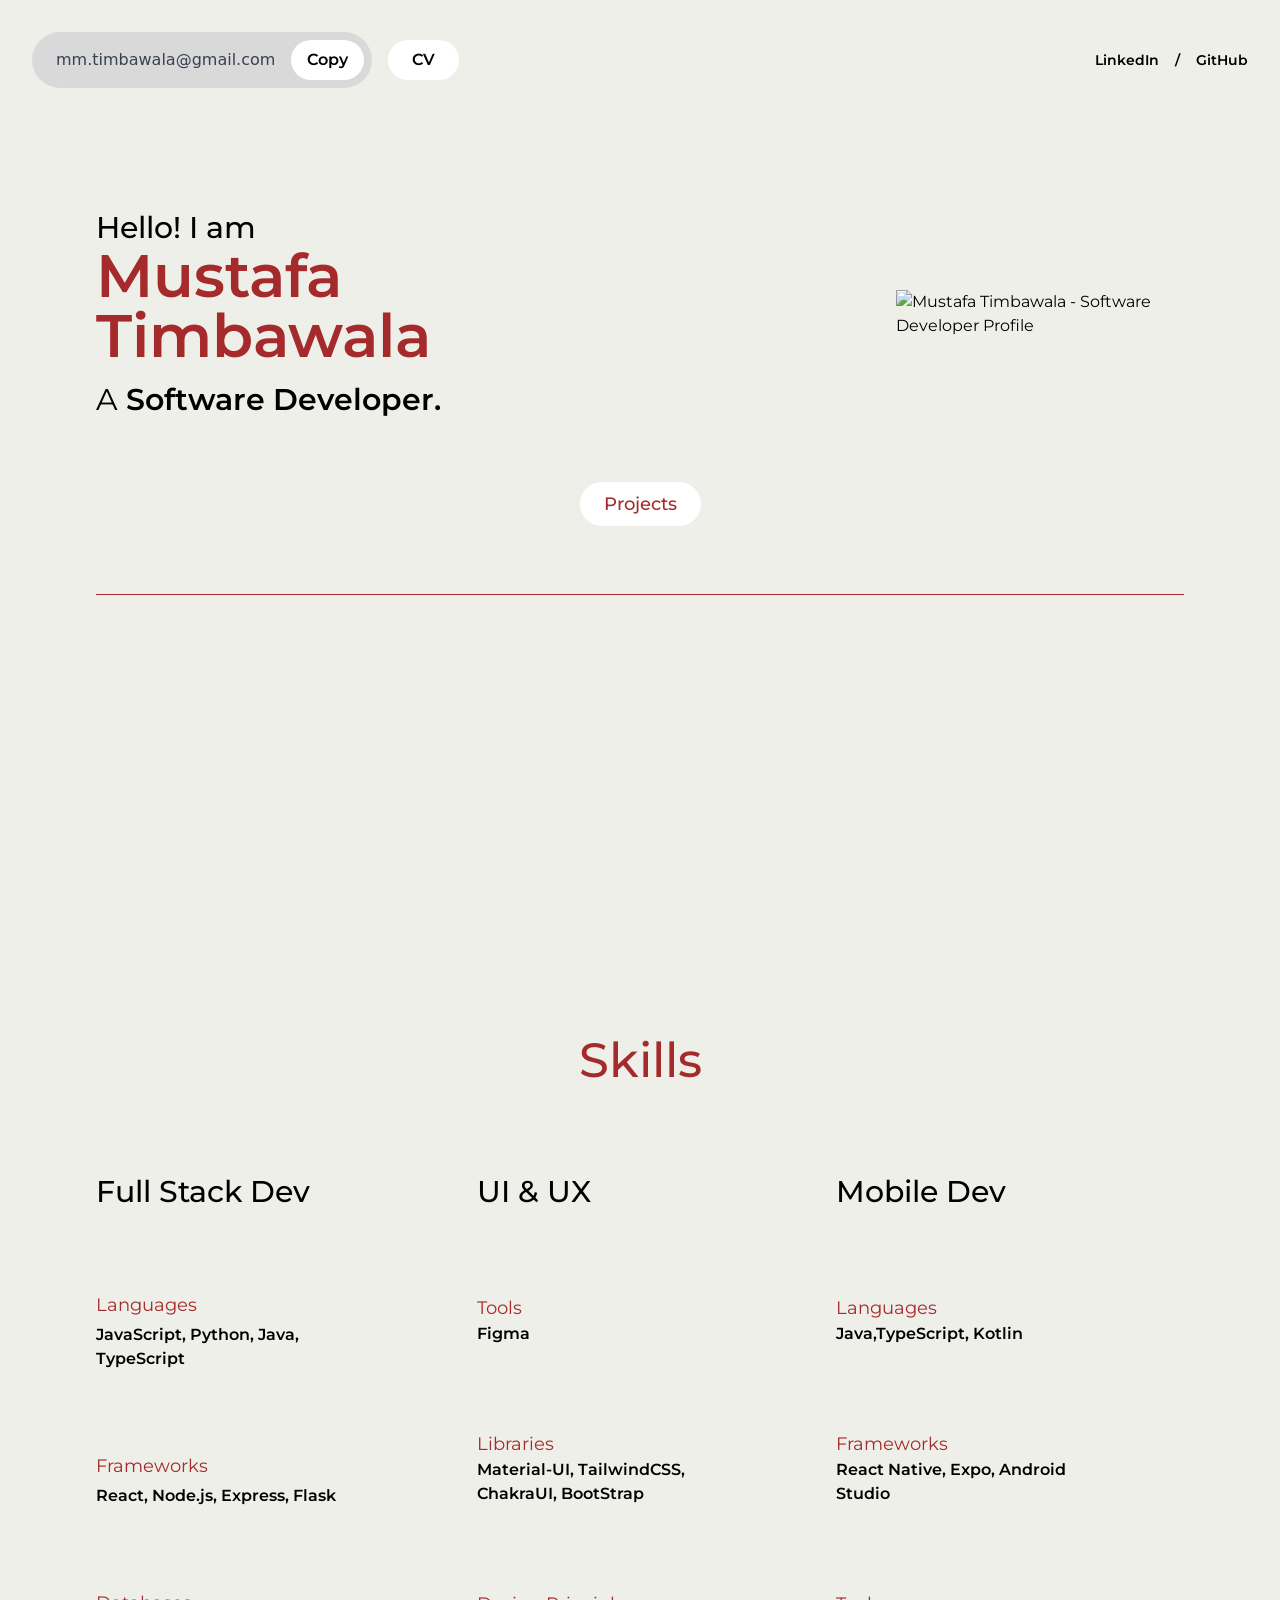
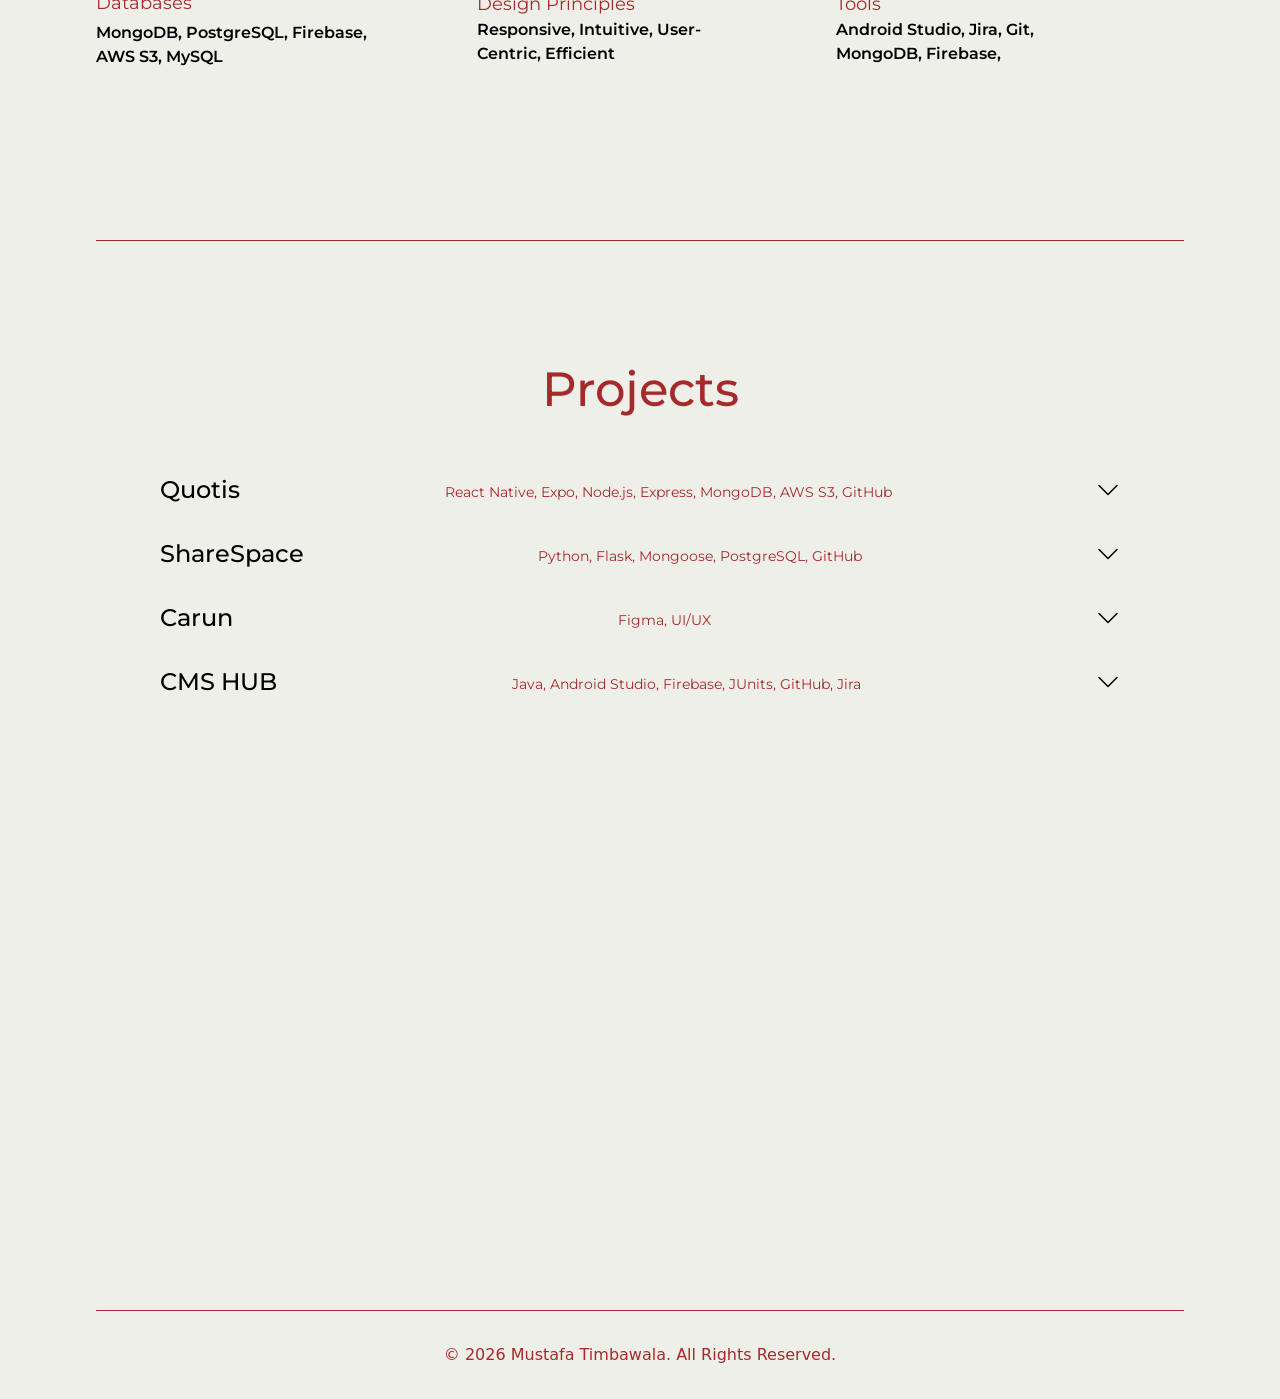
==== index.html @ 197a1fbe "Updates" ====
<!doctype html><html lang="en"><head><meta charset="utf-8"/><link rel="icon" href="./icon.png"/><meta name="viewport" content="width=device-width,initial-scale=1"/><meta name="theme-color" content="#000000"/><meta name="description" content="Mustafa Timbawala's Portfolio Website, Full-Stack Web and Application Developer, UI/UX Designer"/><meta name="robots" content="index, follow"/><link rel="apple-touch-icon" href="./icon.png"/><link rel="manifest" href="/manifest.json"/><title>Mustafa Timbawala's Portfolio</title><meta property="og:title" content="Mustafa Timbawala - Software Developer"/><meta property="og:description" content="Explore Mustafa Timbawala’s projects, skills, and experience in software development."/><meta property="og:image" content="/Mustafa_PFP.png"/><meta property="og:url" content="https://mustafatimbawala.github.io/"/><meta property="og:type" content="website"/><meta property="og:site_name" content="Mustafa Timbawala"/><script defer="defer" src="/static/js/main.c3f794ac.js"></script><link href="/static/css/main.6fde101a.css" rel="stylesheet"></head><body><noscript>You need to enable JavaScript to run this app.</noscript><div id="root"></div></body></html>
---- static/css/main.6fde101a.css ----
@import url(https://fonts.googleapis.com/css2?family=Montserrat:ital,wght@0,100..900;1,100..900&display=swap);*,:after,:before{--tw-border-spacing-x:0;--tw-border-spacing-y:0;--tw-translate-x:0;--tw-translate-y:0;--tw-rotate:0;--tw-skew-x:0;--tw-skew-y:0;--tw-scale-x:1;--tw-scale-y:1;--tw-pan-x: ;--tw-pan-y: ;--tw-pinch-zoom: ;--tw-scroll-snap-strictness:proximity;--tw-gradient-from-position: ;--tw-gradient-via-position: ;--tw-gradient-to-position: ;--tw-ordinal: ;--tw-slashed-zero: ;--tw-numeric-figure: ;--tw-numeric-spacing: ;--tw-numeric-fraction: ;--tw-ring-inset: ;--tw-ring-offset-width:0px;--tw-ring-offset-color:#fff;--tw-ring-color:#3b82f680;--tw-ring-offset-shadow:0 0 #0000;--tw-ring-shadow:0 0 #0000;--tw-shadow:0 0 #0000;--tw-shadow-colored:0 0 #0000;--tw-blur: ;--tw-brightness: ;--tw-contrast: ;--tw-grayscale: ;--tw-hue-rotate: ;--tw-invert: ;--tw-saturate: ;--tw-sepia: ;--tw-drop-shadow: ;--tw-backdrop-blur: ;--tw-backdrop-brightness: ;--tw-backdrop-contrast: ;--tw-backdrop-grayscale: ;--tw-backdrop-hue-rotate: ;--tw-backdrop-invert: ;--tw-backdrop-opacity: ;--tw-backdrop-saturate: ;--tw-backdrop-sepia: ;--tw-contain-size: ;--tw-contain-layout: ;--tw-contain-paint: ;--tw-contain-style: }::backdrop{--tw-border-spacing-x:0;--tw-border-spacing-y:0;--tw-translate-x:0;--tw-translate-y:0;--tw-rotate:0;--tw-skew-x:0;--tw-skew-y:0;--tw-scale-x:1;--tw-scale-y:1;--tw-pan-x: ;--tw-pan-y: ;--tw-pinch-zoom: ;--tw-scroll-snap-strictness:proximity;--tw-gradient-from-position: ;--tw-gradient-via-position: ;--tw-gradient-to-position: ;--tw-ordinal: ;--tw-slashed-zero: ;--tw-numeric-figure: ;--tw-numeric-spacing: ;--tw-numeric-fraction: ;--tw-ring-inset: ;--tw-ring-offset-width:0px;--tw-ring-offset-color:#fff;--tw-ring-color:#3b82f680;--tw-ring-offset-shadow:0 0 #0000;--tw-ring-shadow:0 0 #0000;--tw-shadow:0 0 #0000;--tw-shadow-colored:0 0 #0000;--tw-blur: ;--tw-brightness: ;--tw-contrast: ;--tw-grayscale: ;--tw-hue-rotate: ;--tw-invert: ;--tw-saturate: ;--tw-sepia: ;--tw-drop-shadow: ;--tw-backdrop-blur: ;--tw-backdrop-brightness: ;--tw-backdrop-contrast: ;--tw-backdrop-grayscale: ;--tw-backdrop-hue-rotate: ;--tw-backdrop-invert: ;--tw-backdrop-opacity: ;--tw-backdrop-saturate: ;--tw-backdrop-sepia: ;--tw-contain-size: ;--tw-contain-layout: ;--tw-contain-paint: ;--tw-contain-style: }
/*
! tailwindcss v3.4.17 | MIT License | https://tailwindcss.com
*/*,:after,:before{border:0 solid #e5e7eb;box-sizing:border-box}:after,:before{--tw-content:""}:host,html{-webkit-text-size-adjust:100%;font-feature-settings:normal;-webkit-tap-highlight-color:transparent;font-family:ui-sans-serif,system-ui,sans-serif,Apple Color Emoji,Segoe UI Emoji,Segoe UI Symbol,Noto Color Emoji;font-variation-settings:normal;line-height:1.5;tab-size:4}body{line-height:inherit;margin:0}hr{border-top-width:1px;color:inherit;height:0}abbr:where([title]){-webkit-text-decoration:underline dotted;text-decoration:underline dotted}h1,h2,h3,h4,h5,h6{font-size:inherit;font-weight:inherit}a{color:inherit;text-decoration:inherit}b,strong{font-weight:bolder}code,kbd,pre,samp{font-feature-settings:normal;font-family:ui-monospace,SFMono-Regular,Menlo,Monaco,Consolas,Liberation Mono,Courier New,monospace;font-size:1em;font-variation-settings:normal}small{font-size:80%}sub,sup{font-size:75%;line-height:0;position:relative;vertical-align:initial}sub{bottom:-.25em}sup{top:-.5em}table{border-collapse:collapse;border-color:inherit;text-indent:0}button,input,optgroup,select,textarea{font-feature-settings:inherit;color:inherit;font-family:inherit;font-size:100%;font-variation-settings:inherit;font-weight:inherit;letter-spacing:inherit;line-height:inherit;margin:0;padding:0}button,select{text-transform:none}button,input:where([type=button]),input:where([type=reset]),input:where([type=submit]){-webkit-appearance:button;background-color:initial;background-image:none}:-moz-focusring{outline:auto}:-moz-ui-invalid{box-shadow:none}progress{vertical-align:initial}::-webkit-inner-spin-button,::-webkit-outer-spin-button{height:auto}[type=search]{-webkit-appearance:textfield;outline-offset:-2px}::-webkit-search-decoration{-webkit-appearance:none}::-webkit-file-upload-button{-webkit-appearance:button;font:inherit}summary{display:list-item}blockquote,dd,dl,figure,h1,h2,h3,h4,h5,h6,hr,p,pre{margin:0}fieldset{margin:0}fieldset,legend{padding:0}menu,ol,ul{list-style:none;margin:0;padding:0}dialog{padding:0}textarea{resize:vertical}input::placeholder,textarea::placeholder{color:#9ca3af;opacity:1}[role=button],button{cursor:pointer}:disabled{cursor:default}audio,canvas,embed,iframe,img,object,svg,video{display:block;vertical-align:middle}img,video{height:auto;max-width:100%}[hidden]:where(:not([hidden=until-found])){display:none}.absolute{position:absolute}.left-0{left:0}.top-0{top:0}.m-2{margin:.5rem}.mt-1{margin-top:.25rem}.mt-2{margin-top:.5rem}.mt-4{margin-top:1rem}.mt-\[10vh\]{margin-top:10vh}.inline-block{display:inline-block}.flex{display:flex}.hidden{display:none}.h-\[2px\]{height:2px}.h-\[60vh\]{height:60vh}.h-full{height:100%}.h-px{height:1px}.max-h-fit{max-height:-webkit-fit-content;max-height:fit-content}.min-h-screen{min-height:100vh}.w-1\/2{width:50%}.w-2\/3{width:66.666667%}.w-3\/4{width:75%}.w-72{width:18rem}.w-\[85vw\]{width:85vw}.w-fit{width:-webkit-fit-content;width:fit-content}.w-full{width:100%}.flex-row{flex-direction:row}.flex-col{flex-direction:column}.items-center{align-items:center}.justify-normal{justify-content:normal}.justify-start{justify-content:flex-start}.justify-center{justify-content:center}.justify-between{justify-content:space-between}.justify-around{justify-content:space-around}.justify-evenly{justify-content:space-evenly}.space-x-4>:not([hidden])~:not([hidden]){--tw-space-x-reverse:0;margin-left:calc(1rem*(1 - var(--tw-space-x-reverse)));margin-right:calc(1rem*var(--tw-space-x-reverse))}.space-y-4>:not([hidden])~:not([hidden]){--tw-space-y-reverse:0;margin-bottom:calc(1rem*var(--tw-space-y-reverse));margin-top:calc(1rem*(1 - var(--tw-space-y-reverse)))}.self-end{align-self:flex-end}.scroll-smooth{scroll-behavior:smooth}.rounded-full{border-radius:9999px}.bg-\[\#D9D9D9\]{--tw-bg-opacity:1;background-color:#d9d9d9;background-color:rgb(217 217 217/var(--tw-bg-opacity,1))}.bg-highlight{--tw-bg-opacity:1;background-color:#a52a2b;background-color:rgb(165 42 43/var(--tw-bg-opacity,1))}.bg-off-white{--tw-bg-opacity:1;background-color:#efefe9;background-color:rgb(239 239 233/var(--tw-bg-opacity,1))}.bg-white{--tw-bg-opacity:1;background-color:#fff;background-color:rgb(255 255 255/var(--tw-bg-opacity,1))}.p-2{padding:.5rem}.p-4{padding:1rem}.px-4{padding-left:1rem;padding-right:1rem}.px-6{padding-left:1.5rem;padding-right:1.5rem}.px-8{padding-left:2rem;padding-right:2rem}.px-\[7\.5vw\]{padding-left:7.5vw;padding-right:7.5vw}.py-2{padding-bottom:.5rem;padding-top:.5rem}.py-4{padding-bottom:1rem;padding-top:1rem}.py-8{padding-bottom:2rem;padding-top:2rem}.py-\[5vh\]{padding-bottom:5vh;padding-top:5vh}.pb-1{padding-bottom:.25rem}.pb-\[10vh\]{padding-bottom:10vh}.pb-\[7\.5vh\]{padding-bottom:7.5vh}.pr-2{padding-right:.5rem}.pt-16{padding-top:4rem}.pt-4{padding-top:1rem}.pt-\[10vh\]{padding-top:10vh}.font-body{font-family:Montserrat}.text-2xl{font-size:1.5rem;line-height:2rem}.text-3xl{font-size:1.875rem;line-height:2.25rem}.text-5xl{font-size:3rem;line-height:1}.text-6xl{font-size:3.75rem;line-height:1}.text-lg{font-size:1.125rem;line-height:1.75rem}.text-sm{font-size:.875rem;line-height:1.25rem}.font-medium{font-weight:500}.font-normal{font-weight:400}.font-semibold{font-weight:600}.text-black{--tw-text-opacity:1;color:#000;color:rgb(0 0 0/var(--tw-text-opacity,1))}.text-gray-700{--tw-text-opacity:1;color:#374151;color:rgb(55 65 81/var(--tw-text-opacity,1))}.text-highlight{--tw-text-opacity:1;color:#a52a2b;color:rgb(165 42 43/var(--tw-text-opacity,1))}html{scroll-behavior:smooth}.hover\:font-bold:hover{font-weight:700}.hover\:font-semibold:hover{font-weight:600}.focus\:outline-none:focus{outline:2px solid #0000;outline-offset:2px}@media (min-width:768px){.md\:flex{display:flex}.md\:hidden{display:none}.md\:h-\[85vh\]{height:85vh}.md\:h-screen{height:100vh}.md\:w-\[75vw\]{width:75vw}.md\:flex-row{flex-direction:row}.md\:flex-row-reverse{flex-direction:row-reverse}}
/*# sourceMappingURL=main.6fde101a.css.map*/
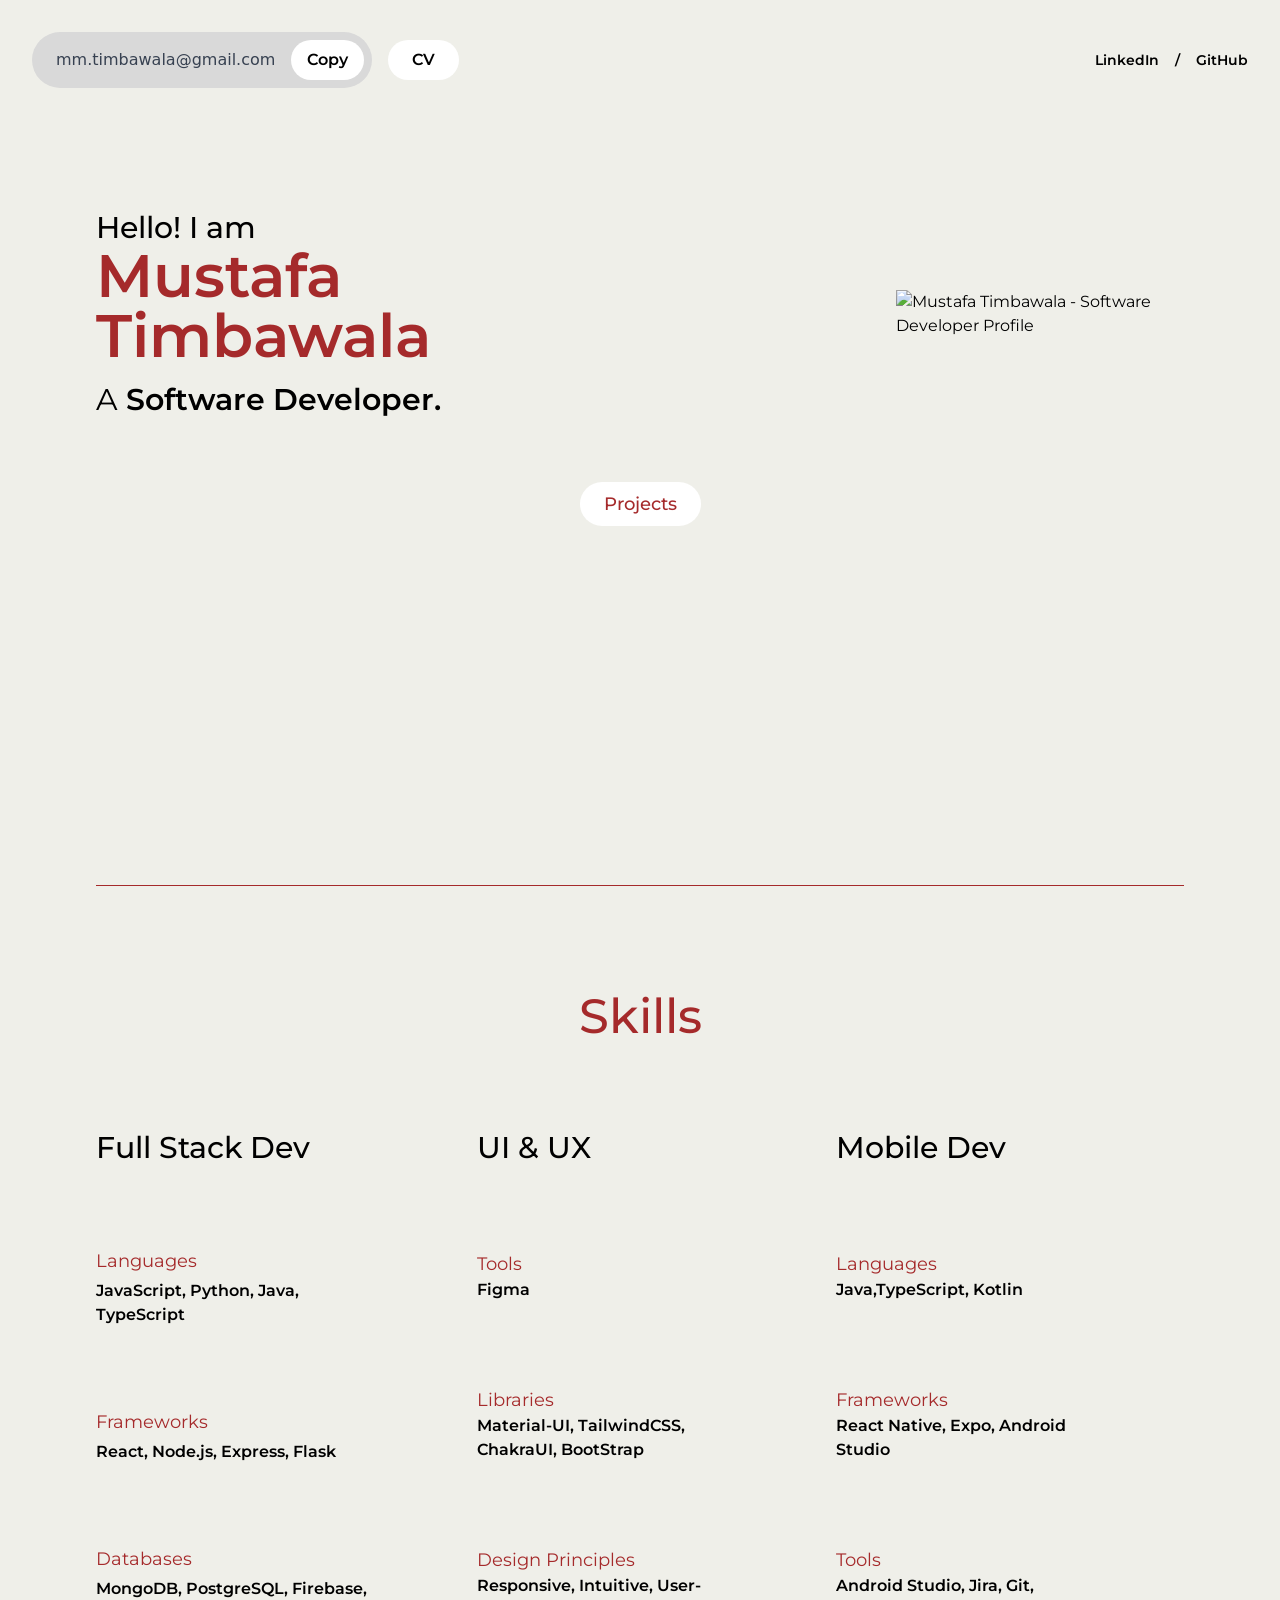
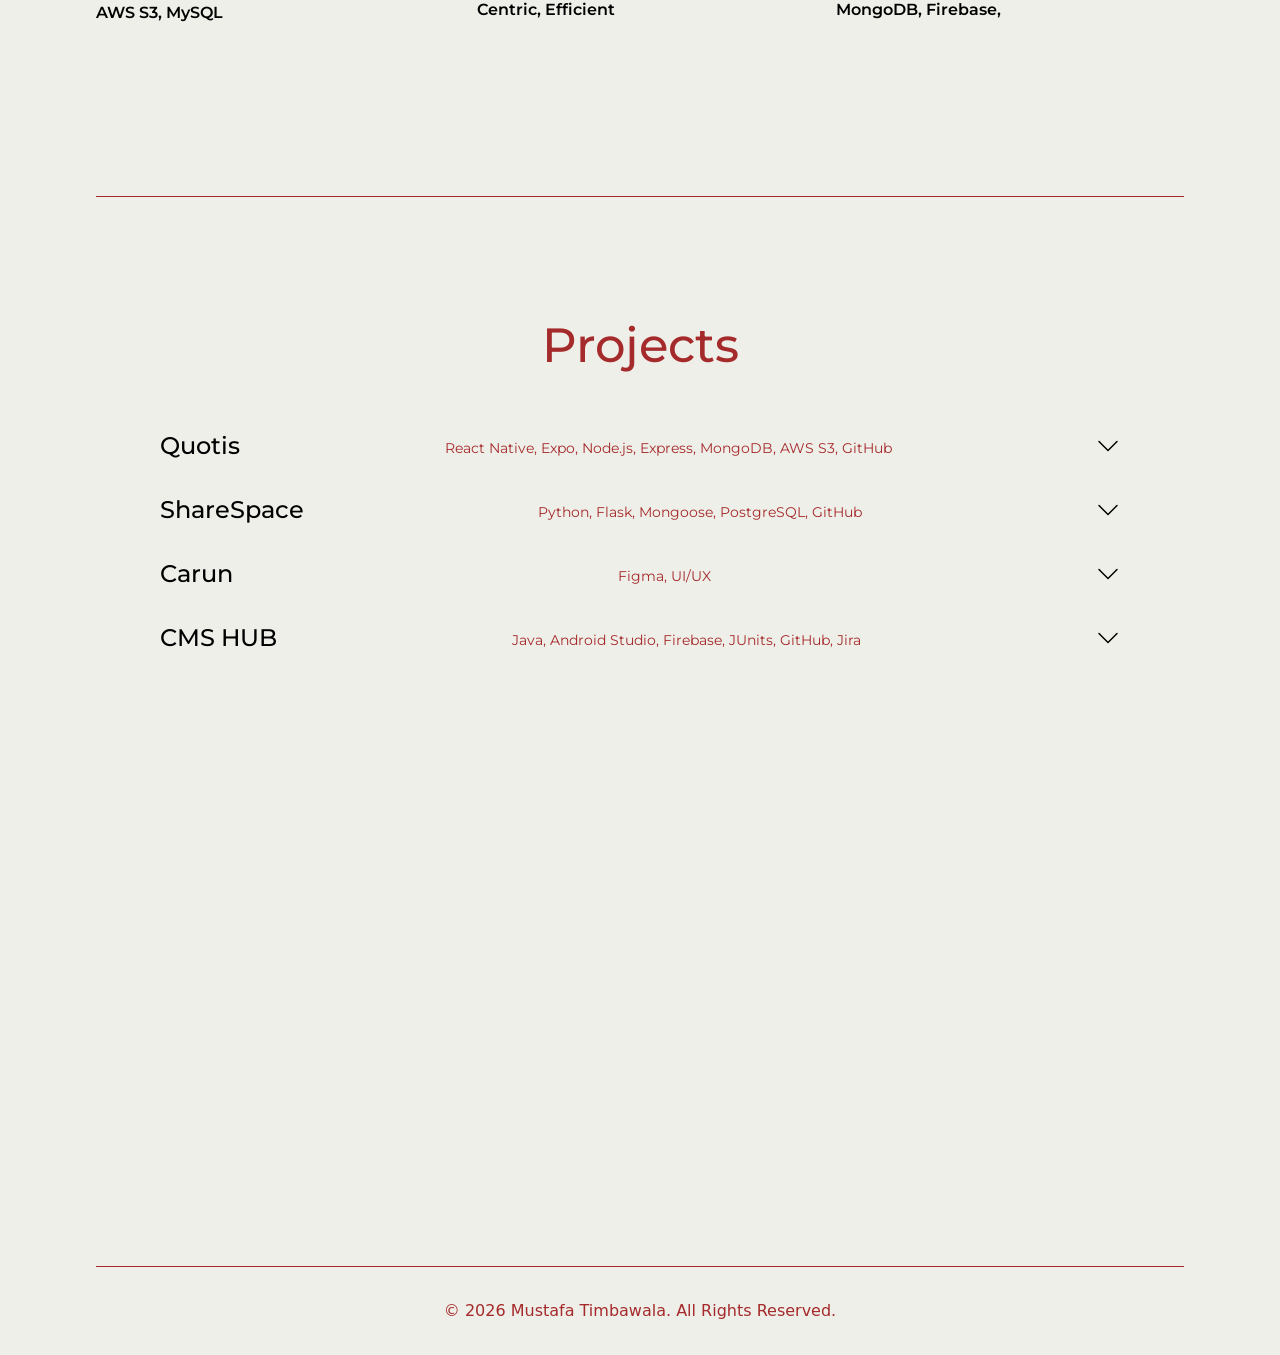
==== commit 91838935: "Updates" ====
--- a/index.html
+++ b/index.html
@@ -1 +1 @@
-<!doctype html><html lang="en"><head><meta charset="utf-8"/><link rel="icon" href="./icon.png"/><meta name="viewport" content="width=device-width,initial-scale=1"/><meta name="theme-color" content="#000000"/><meta name="description" content="Mustafa Timbawala's Portfolio Website, Full-Stack Web and Application Developer, UI/UX Designer"/><meta name="robots" content="index, follow"/><link rel="apple-touch-icon" href="./icon.png"/><link rel="manifest" href="/manifest.json"/><title>Mustafa Timbawala's Portfolio</title><meta property="og:title" content="Mustafa Timbawala - Software Developer"/><meta property="og:description" content="Explore Mustafa Timbawala’s projects, skills, and experience in software development."/><meta property="og:image" content="/Mustafa_PFP.png"/><meta property="og:url" content="https://mustafatimbawala.github.io/"/><meta property="og:type" content="website"/><meta property="og:site_name" content="Mustafa Timbawala"/><script defer="defer" src="/static/js/main.c3f794ac.js"></script><link href="/static/css/main.6fde101a.css" rel="stylesheet"></head><body><noscript>You need to enable JavaScript to run this app.</noscript><div id="root"></div></body></html>+<!doctype html><html lang="en"><head><meta charset="utf-8"/><link rel="icon" href="./icon.png"/><meta name="viewport" content="width=device-width,initial-scale=1"/><meta name="theme-color" content="#000000"/><meta name="description" content="Mustafa Timbawala's Portfolio Website, Full-Stack Web and Application Developer, UI/UX Designer"/><meta name="robots" content="index, follow"/><link rel="apple-touch-icon" href="./icon.png"/><link rel="manifest" href="/manifest.json"/><title>Mustafa Timbawala's Portfolio</title><meta property="og:title" content="Mustafa Timbawala - Software Developer"/><meta property="og:description" content="Explore Mustafa Timbawala’s projects, skills, and experience in software development."/><meta property="og:image" content="/Mustafa_PFP.png"/><meta property="og:url" content="https://mustafatimbawala.github.io/"/><meta property="og:type" content="website"/><meta property="og:site_name" content="Mustafa Timbawala"/><script defer="defer" src="/static/js/main.d69c4713.js"></script><link href="/static/css/main.674816c2.css" rel="stylesheet"></head><body><noscript>You need to enable JavaScript to run this app.</noscript><div id="root"></div></body></html>
--- a/static/css/main.674816c2.css
+++ b/static/css/main.674816c2.css
@@ -0,0 +1,5 @@
+@import url(https://fonts.googleapis.com/css2?family=Montserrat:ital,wght@0,100..900;1,100..900&display=swap);*,:after,:before{--tw-border-spacing-x:0;--tw-border-spacing-y:0;--tw-translate-x:0;--tw-translate-y:0;--tw-rotate:0;--tw-skew-x:0;--tw-skew-y:0;--tw-scale-x:1;--tw-scale-y:1;--tw-pan-x: ;--tw-pan-y: ;--tw-pinch-zoom: ;--tw-scroll-snap-strictness:proximity;--tw-gradient-from-position: ;--tw-gradient-via-position: ;--tw-gradient-to-position: ;--tw-ordinal: ;--tw-slashed-zero: ;--tw-numeric-figure: ;--tw-numeric-spacing: ;--tw-numeric-fraction: ;--tw-ring-inset: ;--tw-ring-offset-width:0px;--tw-ring-offset-color:#fff;--tw-ring-color:#3b82f680;--tw-ring-offset-shadow:0 0 #0000;--tw-ring-shadow:0 0 #0000;--tw-shadow:0 0 #0000;--tw-shadow-colored:0 0 #0000;--tw-blur: ;--tw-brightness: ;--tw-contrast: ;--tw-grayscale: ;--tw-hue-rotate: ;--tw-invert: ;--tw-saturate: ;--tw-sepia: ;--tw-drop-shadow: ;--tw-backdrop-blur: ;--tw-backdrop-brightness: ;--tw-backdrop-contrast: ;--tw-backdrop-grayscale: ;--tw-backdrop-hue-rotate: ;--tw-backdrop-invert: ;--tw-backdrop-opacity: ;--tw-backdrop-saturate: ;--tw-backdrop-sepia: ;--tw-contain-size: ;--tw-contain-layout: ;--tw-contain-paint: ;--tw-contain-style: }::backdrop{--tw-border-spacing-x:0;--tw-border-spacing-y:0;--tw-translate-x:0;--tw-translate-y:0;--tw-rotate:0;--tw-skew-x:0;--tw-skew-y:0;--tw-scale-x:1;--tw-scale-y:1;--tw-pan-x: ;--tw-pan-y: ;--tw-pinch-zoom: ;--tw-scroll-snap-strictness:proximity;--tw-gradient-from-position: ;--tw-gradient-via-position: ;--tw-gradient-to-position: ;--tw-ordinal: ;--tw-slashed-zero: ;--tw-numeric-figure: ;--tw-numeric-spacing: ;--tw-numeric-fraction: ;--tw-ring-inset: ;--tw-ring-offset-width:0px;--tw-ring-offset-color:#fff;--tw-ring-color:#3b82f680;--tw-ring-offset-shadow:0 0 #0000;--tw-ring-shadow:0 0 #0000;--tw-shadow:0 0 #0000;--tw-shadow-colored:0 0 #0000;--tw-blur: ;--tw-brightness: ;--tw-contrast: ;--tw-grayscale: ;--tw-hue-rotate: ;--tw-invert: ;--tw-saturate: ;--tw-sepia: ;--tw-drop-shadow: ;--tw-backdrop-blur: ;--tw-backdrop-brightness: ;--tw-backdrop-contrast: ;--tw-backdrop-grayscale: ;--tw-backdrop-hue-rotate: ;--tw-backdrop-invert: ;--tw-backdrop-opacity: ;--tw-backdrop-saturate: ;--tw-backdrop-sepia: ;--tw-contain-size: ;--tw-contain-layout: ;--tw-contain-paint: ;--tw-contain-style: }
+/*
+! tailwindcss v3.4.17 | MIT License | https://tailwindcss.com
+*/*,:after,:before{border:0 solid #e5e7eb;box-sizing:border-box}:after,:before{--tw-content:""}:host,html{-webkit-text-size-adjust:100%;font-feature-settings:normal;-webkit-tap-highlight-color:transparent;font-family:ui-sans-serif,system-ui,sans-serif,Apple Color Emoji,Segoe UI Emoji,Segoe UI Symbol,Noto Color Emoji;font-variation-settings:normal;line-height:1.5;tab-size:4}body{line-height:inherit;margin:0}hr{border-top-width:1px;color:inherit;height:0}abbr:where([title]){-webkit-text-decoration:underline dotted;text-decoration:underline dotted}h1,h2,h3,h4,h5,h6{font-size:inherit;font-weight:inherit}a{color:inherit;text-decoration:inherit}b,strong{font-weight:bolder}code,kbd,pre,samp{font-feature-settings:normal;font-family:ui-monospace,SFMono-Regular,Menlo,Monaco,Consolas,Liberation Mono,Courier New,monospace;font-size:1em;font-variation-settings:normal}small{font-size:80%}sub,sup{font-size:75%;line-height:0;position:relative;vertical-align:initial}sub{bottom:-.25em}sup{top:-.5em}table{border-collapse:collapse;border-color:inherit;text-indent:0}button,input,optgroup,select,textarea{font-feature-settings:inherit;color:inherit;font-family:inherit;font-size:100%;font-variation-settings:inherit;font-weight:inherit;letter-spacing:inherit;line-height:inherit;margin:0;padding:0}button,select{text-transform:none}button,input:where([type=button]),input:where([type=reset]),input:where([type=submit]){-webkit-appearance:button;background-color:initial;background-image:none}:-moz-focusring{outline:auto}:-moz-ui-invalid{box-shadow:none}progress{vertical-align:initial}::-webkit-inner-spin-button,::-webkit-outer-spin-button{height:auto}[type=search]{-webkit-appearance:textfield;outline-offset:-2px}::-webkit-search-decoration{-webkit-appearance:none}::-webkit-file-upload-button{-webkit-appearance:button;font:inherit}summary{display:list-item}blockquote,dd,dl,figure,h1,h2,h3,h4,h5,h6,hr,p,pre{margin:0}fieldset{margin:0}fieldset,legend{padding:0}menu,ol,ul{list-style:none;margin:0;padding:0}dialog{padding:0}textarea{resize:vertical}input::placeholder,textarea::placeholder{color:#9ca3af;opacity:1}[role=button],button{cursor:pointer}:disabled{cursor:default}audio,canvas,embed,iframe,img,object,svg,video{display:block;vertical-align:middle}img,video{height:auto;max-width:100%}[hidden]:where(:not([hidden=until-found])){display:none}.absolute{position:absolute}.left-0{left:0}.top-0{top:0}.m-2{margin:.5rem}.mb-\[10vh\]{margin-bottom:10vh}.mt-1{margin-top:.25rem}.mt-2{margin-top:.5rem}.mt-4{margin-top:1rem}.mt-\[10vh\]{margin-top:10vh}.inline-block{display:inline-block}.flex{display:flex}.hidden{display:none}.h-\[2px\]{height:2px}.h-\[60vh\]{height:60vh}.h-full{height:100%}.h-px{height:1px}.max-h-fit{max-height:-webkit-fit-content;max-height:fit-content}.min-h-\[80vh\]{min-height:80vh}.min-h-screen{min-height:100vh}.w-1\/2{width:50%}.w-2\/3{width:66.666667%}.w-3\/4{width:75%}.w-72{width:18rem}.w-\[85vw\]{width:85vw}.w-fit{width:-webkit-fit-content;width:fit-content}.w-full{width:100%}.flex-row{flex-direction:row}.flex-col{flex-direction:column}.items-center{align-items:center}.justify-normal{justify-content:normal}.justify-start{justify-content:flex-start}.justify-center{justify-content:center}.justify-between{justify-content:space-between}.justify-around{justify-content:space-around}.justify-evenly{justify-content:space-evenly}.space-x-4>:not([hidden])~:not([hidden]){--tw-space-x-reverse:0;margin-left:calc(1rem*(1 - var(--tw-space-x-reverse)));margin-right:calc(1rem*var(--tw-space-x-reverse))}.space-y-4>:not([hidden])~:not([hidden]){--tw-space-y-reverse:0;margin-bottom:calc(1rem*var(--tw-space-y-reverse));margin-top:calc(1rem*(1 - var(--tw-space-y-reverse)))}.self-end{align-self:flex-end}.scroll-smooth{scroll-behavior:smooth}.rounded-full{border-radius:9999px}.bg-\[\#D9D9D9\]{--tw-bg-opacity:1;background-color:#d9d9d9;background-color:rgb(217 217 217/var(--tw-bg-opacity,1))}.bg-highlight{--tw-bg-opacity:1;background-color:#a52a2b;background-color:rgb(165 42 43/var(--tw-bg-opacity,1))}.bg-off-white{--tw-bg-opacity:1;background-color:#efefe9;background-color:rgb(239 239 233/var(--tw-bg-opacity,1))}.bg-white{--tw-bg-opacity:1;background-color:#fff;background-color:rgb(255 255 255/var(--tw-bg-opacity,1))}.p-2{padding:.5rem}.p-4{padding:1rem}.px-4{padding-left:1rem;padding-right:1rem}.px-6{padding-left:1.5rem;padding-right:1.5rem}.px-8{padding-left:2rem;padding-right:2rem}.px-\[7\.5vw\]{padding-left:7.5vw;padding-right:7.5vw}.py-2{padding-bottom:.5rem;padding-top:.5rem}.py-4{padding-bottom:1rem;padding-top:1rem}.py-8{padding-bottom:2rem;padding-top:2rem}.py-\[5vh\]{padding-bottom:5vh;padding-top:5vh}.pb-1{padding-bottom:.25rem}.pb-\[10vh\]{padding-bottom:10vh}.pb-\[7\.5vh\]{padding-bottom:7.5vh}.pr-2{padding-right:.5rem}.pt-16{padding-top:4rem}.pt-4{padding-top:1rem}.pt-\[10vh\]{padding-top:10vh}.font-body{font-family:Montserrat}.text-2xl{font-size:1.5rem;line-height:2rem}.text-3xl{font-size:1.875rem;line-height:2.25rem}.text-5xl{font-size:3rem;line-height:1}.text-6xl{font-size:3.75rem;line-height:1}.text-lg{font-size:1.125rem;line-height:1.75rem}.text-sm{font-size:.875rem;line-height:1.25rem}.font-medium{font-weight:500}.font-normal{font-weight:400}.font-semibold{font-weight:600}.text-black{--tw-text-opacity:1;color:#000;color:rgb(0 0 0/var(--tw-text-opacity,1))}.text-gray-700{--tw-text-opacity:1;color:#374151;color:rgb(55 65 81/var(--tw-text-opacity,1))}.text-highlight{--tw-text-opacity:1;color:#a52a2b;color:rgb(165 42 43/var(--tw-text-opacity,1))}html{scroll-behavior:smooth}.hover\:font-bold:hover{font-weight:700}.hover\:font-semibold:hover{font-weight:600}.focus\:outline-none:focus{outline:2px solid #0000;outline-offset:2px}@media (min-width:768px){.md\:flex{display:flex}.md\:hidden{display:none}.md\:h-\[85vh\]{height:85vh}.md\:h-screen{height:100vh}.md\:w-\[75vw\]{width:75vw}.md\:flex-row{flex-direction:row}.md\:flex-row-reverse{flex-direction:row-reverse}}
+/*# sourceMappingURL=main.674816c2.css.map*/
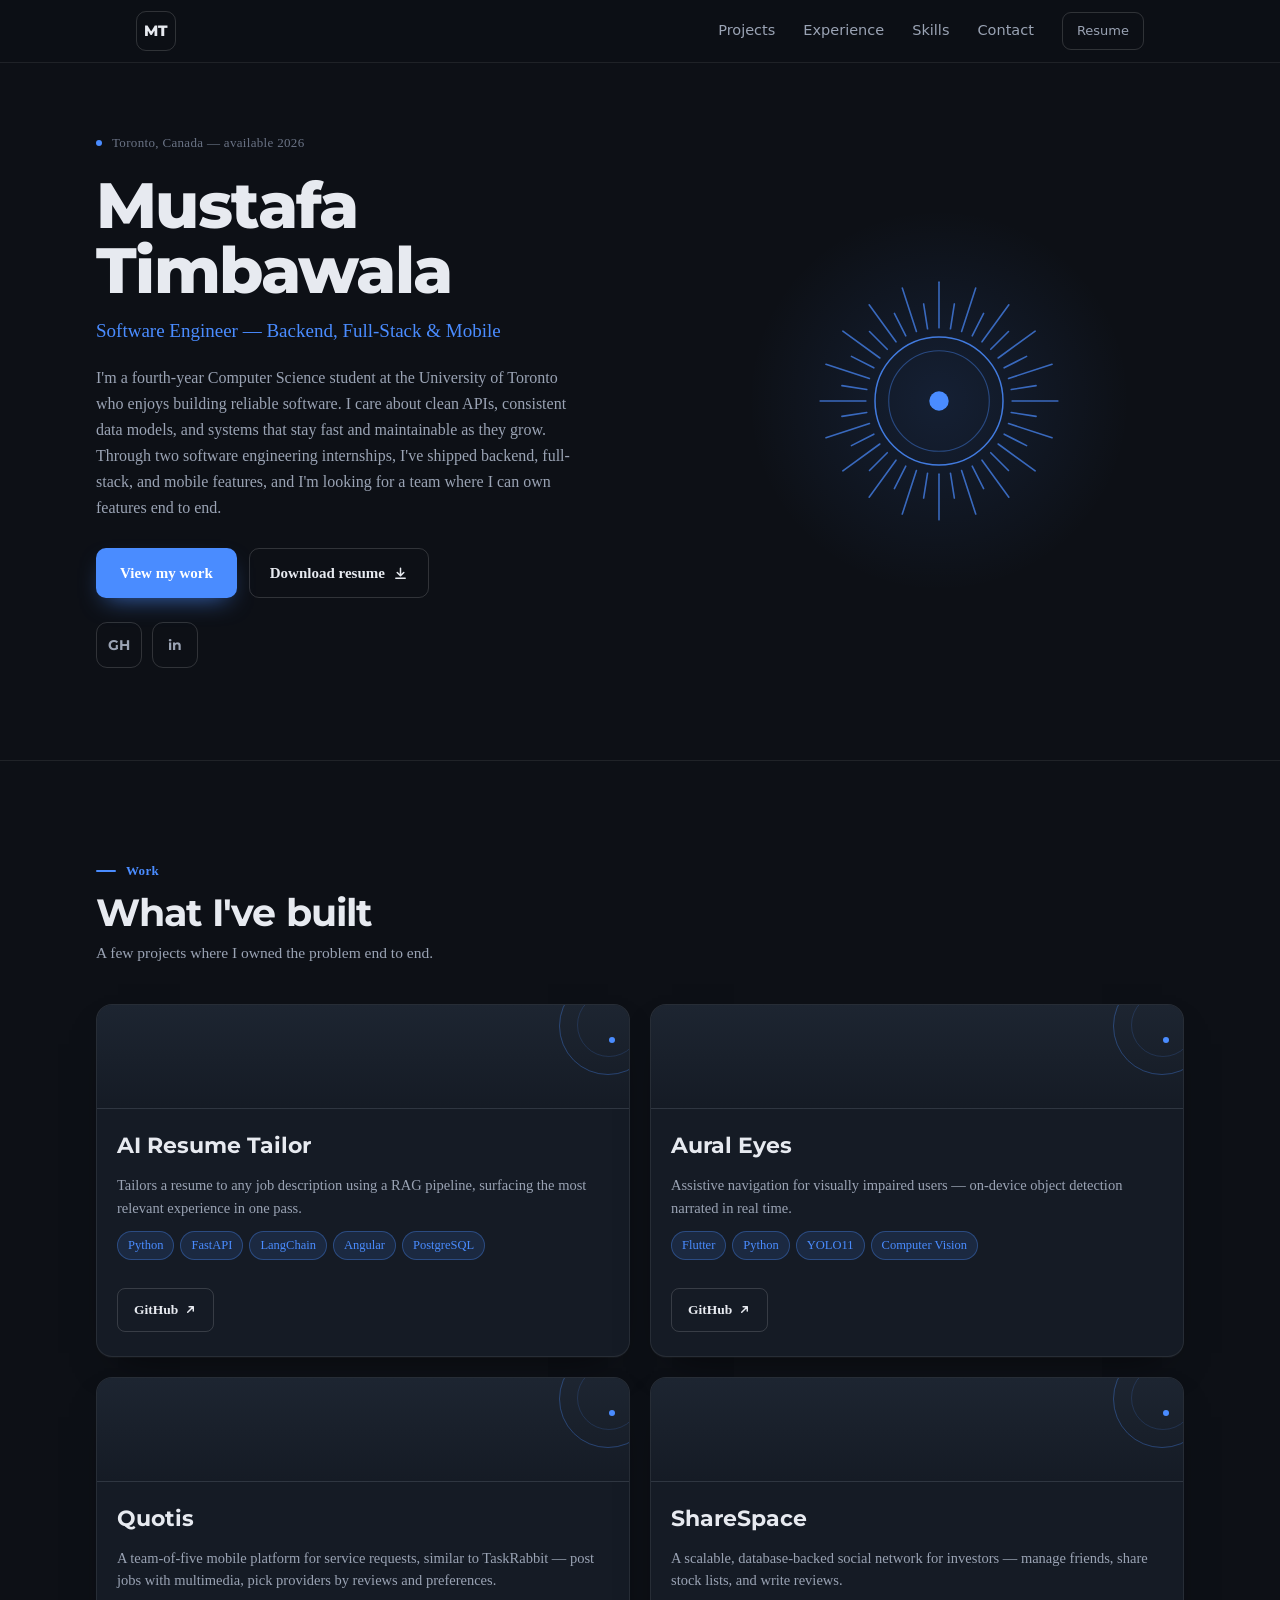
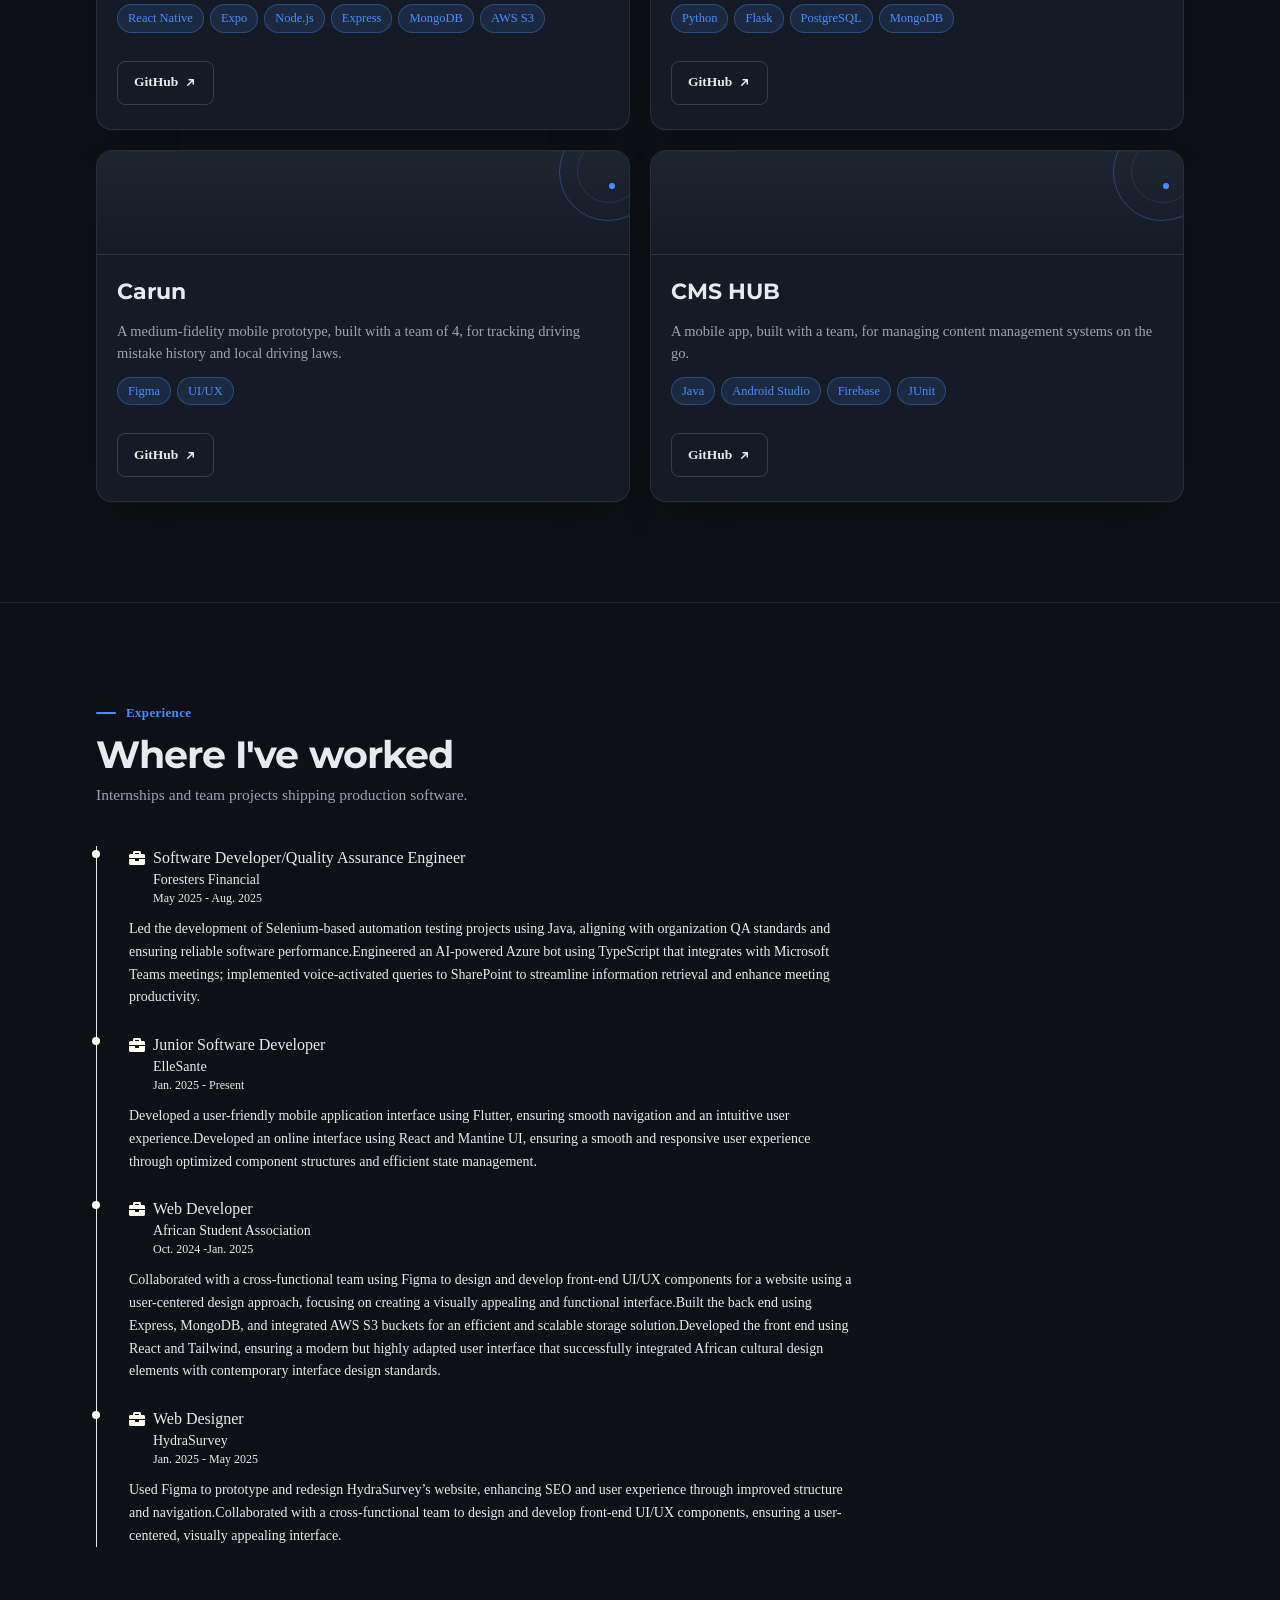
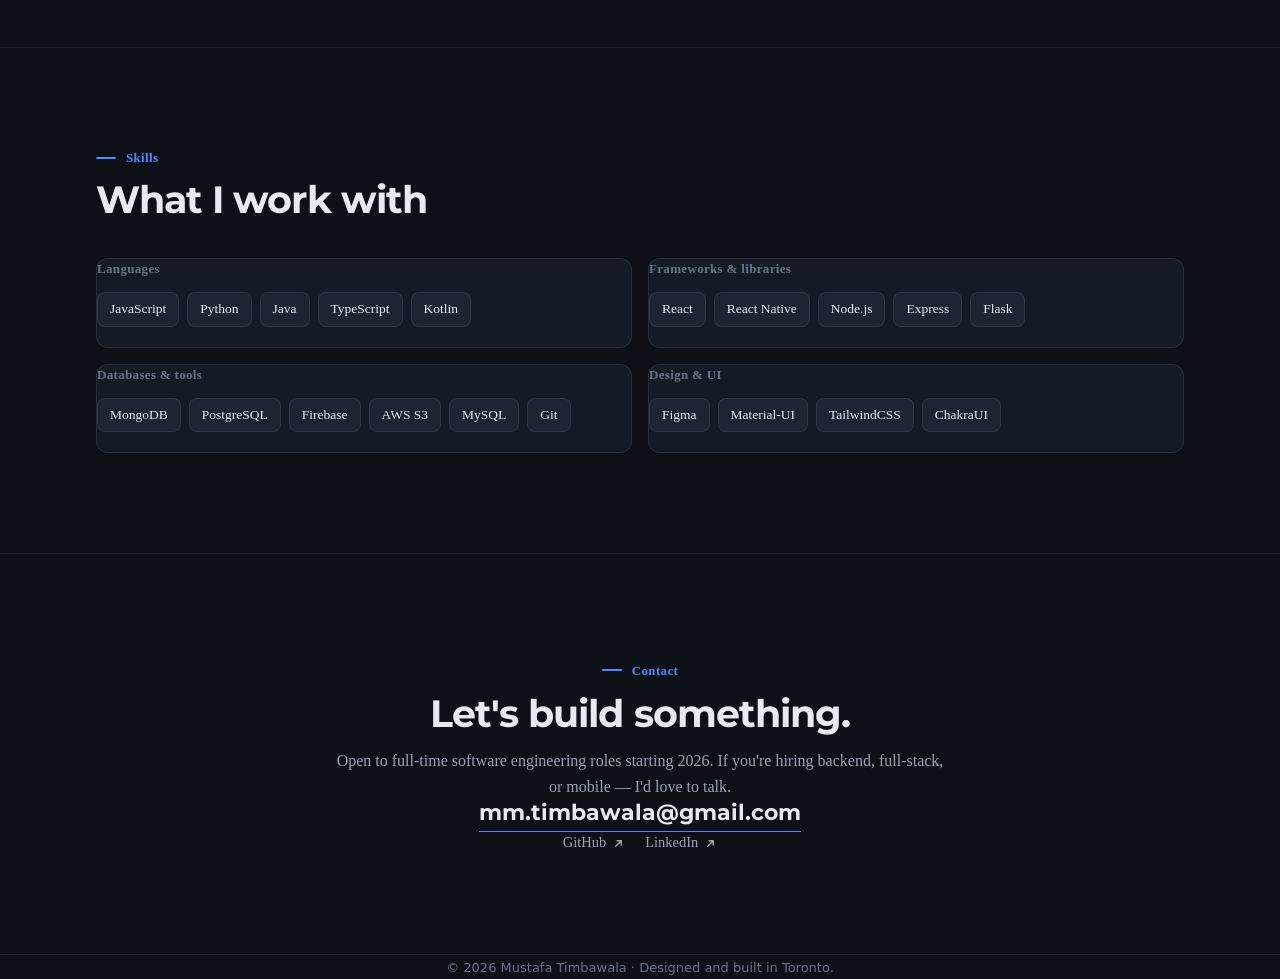
==== commit 5012d5db: "Updates" ====
--- a/index.html
+++ b/index.html
@@ -1 +1 @@
-<!doctype html><html lang="en"><head><meta charset="utf-8"/><link rel="icon" href="./icon.png"/><meta name="viewport" content="width=device-width,initial-scale=1"/><meta name="theme-color" content="#000000"/><meta name="description" content="Mustafa Timbawala's Portfolio Website, Full-Stack Web and Application Developer, UI/UX Designer"/><meta name="robots" content="index, follow"/><link rel="apple-touch-icon" href="./icon.png"/><link rel="manifest" href="/manifest.json"/><title>Mustafa Timbawala's Portfolio</title><meta property="og:title" content="Mustafa Timbawala - Software Developer"/><meta property="og:description" content="Explore Mustafa Timbawala’s projects, skills, and experience in software development."/><meta property="og:image" content="/Mustafa_PFP.png"/><meta property="og:url" content="https://mustafatimbawala.github.io/"/><meta property="og:type" content="website"/><meta property="og:site_name" content="Mustafa Timbawala"/><script defer="defer" src="/static/js/main.d69c4713.js"></script><link href="/static/css/main.674816c2.css" rel="stylesheet"></head><body><noscript>You need to enable JavaScript to run this app.</noscript><div id="root"></div></body></html>+<!doctype html><html lang="en"><head><meta charset="utf-8"/><link rel="icon" href="./icon.png"/><meta name="viewport" content="width=device-width,initial-scale=1"/><meta name="theme-color" content="#000000"/><meta name="description" content="Mustafa Timbawala's Portfolio Website, Full-Stack Web and Application Developer, UI/UX Designer"/><meta name="robots" content="index, follow"/><link rel="apple-touch-icon" href="./icon.png"/><link rel="manifest" href="/manifest.json"/><title>Mustafa Timbawala's Portfolio</title><meta property="og:title" content="Mustafa Timbawala - Software Developer"/><meta property="og:description" content="Explore Mustafa Timbawala’s projects, skills, and experience in software development."/><meta property="og:image" content="/Mustafa_PFP.png"/><meta property="og:url" content="https://mustafatimbawala.github.io/"/><meta property="og:type" content="website"/><meta property="og:site_name" content="Mustafa Timbawala"/><script defer="defer" src="/static/js/main.5be6442e.js"></script><link href="/static/css/main.ac45fcee.css" rel="stylesheet"></head><body><noscript>You need to enable JavaScript to run this app.</noscript><div id="root"></div></body></html>
--- a/static/css/main.ac45fcee.css
+++ b/static/css/main.ac45fcee.css
@@ -0,0 +1,5 @@
+@import url(https://fonts.googleapis.com/css2?family=Montserrat:ital,wght@0,100..900;1,100..900&display=swap);*,:after,:before{--tw-border-spacing-x:0;--tw-border-spacing-y:0;--tw-translate-x:0;--tw-translate-y:0;--tw-rotate:0;--tw-skew-x:0;--tw-skew-y:0;--tw-scale-x:1;--tw-scale-y:1;--tw-pan-x: ;--tw-pan-y: ;--tw-pinch-zoom: ;--tw-scroll-snap-strictness:proximity;--tw-gradient-from-position: ;--tw-gradient-via-position: ;--tw-gradient-to-position: ;--tw-ordinal: ;--tw-slashed-zero: ;--tw-numeric-figure: ;--tw-numeric-spacing: ;--tw-numeric-fraction: ;--tw-ring-inset: ;--tw-ring-offset-width:0px;--tw-ring-offset-color:#fff;--tw-ring-color:#3b82f680;--tw-ring-offset-shadow:0 0 #0000;--tw-ring-shadow:0 0 #0000;--tw-shadow:0 0 #0000;--tw-shadow-colored:0 0 #0000;--tw-blur: ;--tw-brightness: ;--tw-contrast: ;--tw-grayscale: ;--tw-hue-rotate: ;--tw-invert: ;--tw-saturate: ;--tw-sepia: ;--tw-drop-shadow: ;--tw-backdrop-blur: ;--tw-backdrop-brightness: ;--tw-backdrop-contrast: ;--tw-backdrop-grayscale: ;--tw-backdrop-hue-rotate: ;--tw-backdrop-invert: ;--tw-backdrop-opacity: ;--tw-backdrop-saturate: ;--tw-backdrop-sepia: ;--tw-contain-size: ;--tw-contain-layout: ;--tw-contain-paint: ;--tw-contain-style: }::backdrop{--tw-border-spacing-x:0;--tw-border-spacing-y:0;--tw-translate-x:0;--tw-translate-y:0;--tw-rotate:0;--tw-skew-x:0;--tw-skew-y:0;--tw-scale-x:1;--tw-scale-y:1;--tw-pan-x: ;--tw-pan-y: ;--tw-pinch-zoom: ;--tw-scroll-snap-strictness:proximity;--tw-gradient-from-position: ;--tw-gradient-via-position: ;--tw-gradient-to-position: ;--tw-ordinal: ;--tw-slashed-zero: ;--tw-numeric-figure: ;--tw-numeric-spacing: ;--tw-numeric-fraction: ;--tw-ring-inset: ;--tw-ring-offset-width:0px;--tw-ring-offset-color:#fff;--tw-ring-color:#3b82f680;--tw-ring-offset-shadow:0 0 #0000;--tw-ring-shadow:0 0 #0000;--tw-shadow:0 0 #0000;--tw-shadow-colored:0 0 #0000;--tw-blur: ;--tw-brightness: ;--tw-contrast: ;--tw-grayscale: ;--tw-hue-rotate: ;--tw-invert: ;--tw-saturate: ;--tw-sepia: ;--tw-drop-shadow: ;--tw-backdrop-blur: ;--tw-backdrop-brightness: ;--tw-backdrop-contrast: ;--tw-backdrop-grayscale: ;--tw-backdrop-hue-rotate: ;--tw-backdrop-invert: ;--tw-backdrop-opacity: ;--tw-backdrop-saturate: ;--tw-backdrop-sepia: ;--tw-contain-size: ;--tw-contain-layout: ;--tw-contain-paint: ;--tw-contain-style: }
+/*
+! tailwindcss v3.4.17 | MIT License | https://tailwindcss.com
+*/*,:after,:before{border:0 solid #e5e7eb;box-sizing:border-box}:after,:before{--tw-content:""}:host,html{-webkit-text-size-adjust:100%;font-feature-settings:normal;-webkit-tap-highlight-color:transparent;font-family:ui-sans-serif,system-ui,sans-serif,Apple Color Emoji,Segoe UI Emoji,Segoe UI Symbol,Noto Color Emoji;font-variation-settings:normal;line-height:1.5;tab-size:4}body{line-height:inherit;margin:0}hr{border-top-width:1px;color:inherit;height:0}abbr:where([title]){-webkit-text-decoration:underline dotted;text-decoration:underline dotted}h1,h2,h3,h4,h5,h6{font-size:inherit;font-weight:inherit}a{color:inherit;text-decoration:inherit}b,strong{font-weight:bolder}code,kbd,pre,samp{font-feature-settings:normal;font-family:ui-monospace,SFMono-Regular,Menlo,Monaco,Consolas,Liberation Mono,Courier New,monospace;font-size:1em;font-variation-settings:normal}small{font-size:80%}sub,sup{font-size:75%;line-height:0;position:relative;vertical-align:initial}sub{bottom:-.25em}sup{top:-.5em}table{border-collapse:collapse;border-color:inherit;text-indent:0}button,input,optgroup,select,textarea{font-feature-settings:inherit;color:inherit;font-family:inherit;font-size:100%;font-variation-settings:inherit;font-weight:inherit;letter-spacing:inherit;line-height:inherit;margin:0;padding:0}button,select{text-transform:none}button,input:where([type=button]),input:where([type=reset]),input:where([type=submit]){-webkit-appearance:button;background-color:initial;background-image:none}:-moz-focusring{outline:auto}:-moz-ui-invalid{box-shadow:none}progress{vertical-align:initial}::-webkit-inner-spin-button,::-webkit-outer-spin-button{height:auto}[type=search]{-webkit-appearance:textfield;outline-offset:-2px}::-webkit-search-decoration{-webkit-appearance:none}::-webkit-file-upload-button{-webkit-appearance:button;font:inherit}summary{display:list-item}blockquote,dd,dl,figure,h1,h2,h3,h4,h5,h6,hr,p,pre{margin:0}fieldset{margin:0}fieldset,legend{padding:0}menu,ol,ul{list-style:none;margin:0;padding:0}dialog{padding:0}textarea{resize:vertical}input::placeholder,textarea::placeholder{color:#9ca3af;opacity:1}[role=button],button{cursor:pointer}:disabled{cursor:default}audio,canvas,embed,iframe,img,object,svg,video{display:block;vertical-align:middle}img,video{height:auto;max-width:100%}[hidden]:where(:not([hidden=until-found])){display:none}.absolute{position:absolute}.relative{position:relative}.sticky{position:-webkit-sticky;position:sticky}.-inset-\[12\%\]{inset:-12%}.-left-\[5px\]{left:-5px}.-right-3{right:-.75rem}.-right-7{right:-1.75rem}.-top-3{top:-.75rem}.-top-7{top:-1.75rem}.right-3\.5{right:.875rem}.top-0{top:0}.top-1{top:.25rem}.top-8{top:2rem}.z-50{z-index:50}.mx-auto{margin-left:auto;margin-right:auto}.mb-10{margin-bottom:2.5rem}.mb-3\.5{margin-bottom:.875rem}.mb-4{margin-bottom:1rem}.mb-5{margin-bottom:1.25rem}.mb-\[10vh\]{margin-bottom:10vh}.mt-1{margin-top:.25rem}.mt-2\.5{margin-top:.625rem}.mt-3\.5{margin-top:.875rem}.mt-4{margin-top:1rem}.mt-5{margin-top:1.25rem}.mt-6{margin-top:1.5rem}.mt-7{margin-top:1.75rem}.block{display:block}.inline-block{display:inline-block}.flex{display:flex}.inline-flex{display:inline-flex}.grid{display:grid}.hidden{display:none}.aspect-square{aspect-ratio:1/1}.h-0\.5{height:.125rem}.h-1\.5{height:.375rem}.h-10{height:2.5rem}.h-11{height:2.75rem}.h-16{height:4rem}.h-2{height:.5rem}.h-4{height:1rem}.h-\[1\.8px\]{height:1.8px}.h-\[104px\]{height:104px}.h-\[38px\]{height:38px}.h-\[46px\]{height:46px}.h-\[50px\]{height:50px}.h-\[62px\]{height:62px}.h-\[98px\]{height:98px}.h-px{height:1px}.min-h-screen{min-height:100vh}.w-1\.5{width:.375rem}.w-10{width:2.5rem}.w-11{width:2.75rem}.w-16{width:4rem}.w-2{width:.5rem}.w-4{width:1rem}.w-5{width:1.25rem}.w-\[18px\]{width:18px}.w-\[190px\]{width:190px}.w-\[46px\]{width:46px}.w-\[85vw\]{width:85vw}.w-\[98px\]{width:98px}.w-full{width:100%}.max-w-6xl{max-width:72rem}.max-w-\[1120px\]{max-width:1120px}.max-w-\[30em\]{max-width:30em}.max-w-\[38em\]{max-width:38em}.max-w-\[620px\]{max-width:620px}.max-w-\[760px\]{max-width:760px}.max-w-full{max-width:100%}.flex-1{flex:1 1}.grow{flex-grow:1}.scroll-mt-\[74px\]{scroll-margin-top:74px}.grid-cols-1{grid-template-columns:repeat(1,minmax(0,1fr))}.flex-col{flex-direction:column}.flex-wrap{flex-wrap:wrap}.items-start{align-items:flex-start}.items-center{align-items:center}.justify-start{justify-content:flex-start}.justify-center{justify-content:center}.justify-between{justify-content:space-between}.gap-1\.5{gap:.375rem}.gap-2{gap:.5rem}.gap-2\.5{gap:.625rem}.gap-3{gap:.75rem}.gap-4{gap:1rem}.gap-5{gap:1.25rem}.gap-7{gap:1.75rem}.gap-8{gap:2rem}.space-y-1>:not([hidden])~:not([hidden]){--tw-space-y-reverse:0;margin-bottom:calc(.25rem*var(--tw-space-y-reverse));margin-top:calc(.25rem*(1 - var(--tw-space-y-reverse)))}.overflow-hidden{overflow:hidden}.overflow-visible{overflow:visible}.rounded-2xl{border-radius:1rem}.rounded-\[10px\]{border-radius:10px}.rounded-\[11px\]{border-radius:11px}.rounded-\[9px\]{border-radius:9px}.rounded-full{border-radius:9999px}.rounded-lg{border-radius:.5rem}.rounded-sm{border-radius:.125rem}.rounded-xl{border-radius:.75rem}.border{border-width:1px}.border-b{border-bottom-width:1px}.border-b-\[1\.5px\]{border-bottom-width:1.5px}.border-l{border-left-width:1px}.border-t{border-top-width:1px}.border-ac{--tw-border-opacity:1;border-color:#4a8cff;border-color:rgb(74 140 255/var(--tw-border-opacity,1))}.border-acb{border-color:#4a8cff57}.border-bd{border-color:#ffffff14}.border-bd2{border-color:#ffffff26}.bg-ac{--tw-bg-opacity:1;background-color:#4a8cff;background-color:rgb(74 140 255/var(--tw-bg-opacity,1))}.bg-acd{background-color:#4a8cff21}.bg-bg{--tw-bg-opacity:1;background-color:#0d1016;background-color:rgb(13 16 22/var(--tw-bg-opacity,1))}.bg-bg\/85{background-color:#0d1016d9}.bg-highlight-heavy{--tw-bg-opacity:1;background-color:#537d5d;background-color:rgb(83 125 93/var(--tw-bg-opacity,1))}.bg-primary{--tw-bg-opacity:1;background-color:ivory;background-color:rgb(255 255 240/var(--tw-bg-opacity,1))}.bg-surf{--tw-bg-opacity:1;background-color:#151b25;background-color:rgb(21 27 37/var(--tw-bg-opacity,1))}.bg-surf2{background-color:#1d2531;background-color:rgb(29 37 49/var(--tw-bg-opacity,1))}.bg-surf2,.bg-tx{--tw-bg-opacity:1}.bg-tx{background-color:#e7eaf0;background-color:rgb(231 234 240/var(--tw-bg-opacity,1))}.bg-gradient-to-b{background-image:linear-gradient(to bottom,var(--tw-gradient-stops))}.from-surf2{--tw-gradient-from:#1d2531 var(--tw-gradient-from-position);--tw-gradient-to:#1d253100 var(--tw-gradient-to-position);--tw-gradient-stops:var(--tw-gradient-from),var(--tw-gradient-to)}.to-surf{--tw-gradient-to:#151b25 var(--tw-gradient-to-position)}.p-5{padding:1.25rem}.px-2\.5{padding-left:.625rem;padding-right:.625rem}.px-3{padding-left:.75rem;padding-right:.75rem}.px-3\.5{padding-left:.875rem;padding-right:.875rem}.px-4{padding-left:1rem;padding-right:1rem}.px-5{padding-left:1.25rem;padding-right:1.25rem}.px-6{padding-left:1.5rem;padding-right:1.5rem}.px-\[7\.5vw\]{padding-left:7.5vw;padding-right:7.5vw}.py-1{padding-bottom:.25rem;padding-top:.25rem}.py-1\.5{padding-bottom:.375rem;padding-top:.375rem}.py-12{padding-bottom:3rem;padding-top:3rem}.py-\[100px\]{padding-bottom:100px;padding-top:100px}.py-\[5vh\]{padding-bottom:5vh;padding-top:5vh}.pb-1{padding-bottom:.25rem}.pb-3\.5{padding-bottom:.875rem}.pb-5{padding-bottom:1.25rem}.pb-6{padding-bottom:1.5rem}.pb-\[92px\]{padding-bottom:92px}.pl-8{padding-left:2rem}.pt-1{padding-top:.25rem}.pt-2{padding-top:.5rem}.pt-\[70px\]{padding-top:70px}.text-center{text-align:center}.font-body{font-family:Montserrat}.font-text{font-family:Roboto}.text-3xl{font-size:1.875rem;line-height:2.25rem}.text-5xl{font-size:3rem;line-height:1}.text-\[12\.5px\]{font-size:12.5px}.text-\[13\.5px\]{font-size:13.5px}.text-\[13px\]{font-size:13px}.text-\[14\.5px\]{font-size:14.5px}.text-\[15\.5px\]{font-size:15.5px}.text-\[15px\]{font-size:15px}.text-\[19px\]{font-size:19px}.text-\[42px\]{font-size:42px}.text-base{font-size:1rem;line-height:1.5rem}.text-lg{font-size:1.125rem;line-height:1.75rem}.text-sm{font-size:.875rem;line-height:1.25rem}.text-xl{font-size:1.25rem;line-height:1.75rem}.text-xs{font-size:.75rem;line-height:1rem}.font-bold{font-weight:700}.font-extrabold{font-weight:800}.font-medium{font-weight:500}.font-semibold{font-weight:600}.leading-\[1\.02\]{line-height:1.02}.leading-\[1\.55\]{line-height:1.55}.leading-\[1\.62\]{line-height:1.62}.leading-\[1\.6\]{line-height:1.6}.leading-relaxed{line-height:1.625}.tracking-tight{letter-spacing:-.025em}.tracking-wide{letter-spacing:.025em}.text-ac{--tw-text-opacity:1;color:#4a8cff;color:rgb(74 140 255/var(--tw-text-opacity,1))}.text-primary{--tw-text-opacity:1;color:ivory;color:rgb(255 255 240/var(--tw-text-opacity,1))}.text-tx{color:#e7eaf0;color:rgb(231 234 240/var(--tw-text-opacity,1))}.text-tx,.text-tx2{--tw-text-opacity:1}.text-tx2{color:#9aa3b4;color:rgb(154 163 180/var(--tw-text-opacity,1))}.text-tx3{--tw-text-opacity:1;color:#6a7385;color:rgb(106 115 133/var(--tw-text-opacity,1))}.text-white{--tw-text-opacity:1;color:#fff;color:rgb(255 255 255/var(--tw-text-opacity,1))}.opacity-50{opacity:.5}.shadow-\[0_10px_24px_-10px_rgba\(74\2c 140\2c 255\2c \.7\)\]{--tw-shadow:0 10px 24px -10px #4a8cffb3;--tw-shadow-colored:0 10px 24px -10px var(--tw-shadow-color);box-shadow:0 0 #0000,0 0 #0000,var(--tw-shadow);box-shadow:var(--tw-ring-offset-shadow,0 0 #0000),var(--tw-ring-shadow,0 0 #0000),var(--tw-shadow)}.shadow-\[0_1px_0_rgba\(255\2c 255\2c 255\2c \.03\)\2c 0_18px_40px_-22px_rgba\(0\2c 0\2c 0\2c \.6\)\]{--tw-shadow:0 1px 0 #ffffff08,0 18px 40px -22px #0009;--tw-shadow-colored:0 1px 0 var(--tw-shadow-color),0 18px 40px -22px var(--tw-shadow-color);box-shadow:0 0 #0000,0 0 #0000,var(--tw-shadow);box-shadow:var(--tw-ring-offset-shadow,0 0 #0000),var(--tw-ring-shadow,0 0 #0000),var(--tw-shadow)}.ring{--tw-ring-offset-shadow:var(--tw-ring-inset) 0 0 0 var(--tw-ring-offset-width) var(--tw-ring-offset-color);--tw-ring-shadow:var(--tw-ring-inset) 0 0 0 calc(3px + var(--tw-ring-offset-width)) var(--tw-ring-color);box-shadow:var(--tw-ring-offset-shadow),var(--tw-ring-shadow),0 0 #0000;box-shadow:var(--tw-ring-offset-shadow),var(--tw-ring-shadow),var(--tw-shadow,0 0 #0000)}.backdrop-blur-md{--tw-backdrop-blur:blur(12px);-webkit-backdrop-filter:var(--tw-backdrop-blur) var(--tw-backdrop-brightness) var(--tw-backdrop-contrast) var(--tw-backdrop-grayscale) var(--tw-backdrop-hue-rotate) var(--tw-backdrop-invert) var(--tw-backdrop-opacity) var(--tw-backdrop-saturate) var(--tw-backdrop-sepia);backdrop-filter:var(--tw-backdrop-blur) var(--tw-backdrop-brightness) var(--tw-backdrop-contrast) var(--tw-backdrop-grayscale) var(--tw-backdrop-hue-rotate) var(--tw-backdrop-invert) var(--tw-backdrop-opacity) var(--tw-backdrop-saturate) var(--tw-backdrop-sepia)}.transition-colors{transition-duration:.15s;transition-property:color,background-color,border-color,fill,stroke,-webkit-text-decoration-color;transition-property:color,background-color,border-color,text-decoration-color,fill,stroke;transition-property:color,background-color,border-color,text-decoration-color,fill,stroke,-webkit-text-decoration-color;transition-timing-function:cubic-bezier(.4,0,.2,1)}html{scroll-behavior:smooth}.last\:pb-0:last-child{padding-bottom:0}.hover\:border-ac:hover{--tw-border-opacity:1;border-color:#4a8cff;border-color:rgb(74 140 255/var(--tw-border-opacity,1))}.hover\:bg-ac:hover{--tw-bg-opacity:1;background-color:#4a8cff;background-color:rgb(74 140 255/var(--tw-bg-opacity,1))}.hover\:bg-ac2:hover{--tw-bg-opacity:1;background-color:#7aa9ff;background-color:rgb(122 169 255/var(--tw-bg-opacity,1))}.hover\:text-ac:hover{--tw-text-opacity:1;color:#4a8cff;color:rgb(74 140 255/var(--tw-text-opacity,1))}.hover\:text-tx:hover{--tw-text-opacity:1;color:#e7eaf0;color:rgb(231 234 240/var(--tw-text-opacity,1))}.hover\:text-white:hover{--tw-text-opacity:1;color:#fff;color:rgb(255 255 255/var(--tw-text-opacity,1))}@media (min-width:768px){.md\:flex{display:flex}.md\:hidden{display:none}.md\:w-\[320px\]{width:320px}.md\:grid-cols-2{grid-template-columns:repeat(2,minmax(0,1fr))}.md\:grid-cols-\[1\.05fr_0\.95fr\]{grid-template-columns:1.05fr .95fr}.md\:gap-14{gap:3.5rem}.md\:px-14{padding-left:3.5rem;padding-right:3.5rem}.md\:text-\[19px\]{font-size:19px}.md\:text-\[22px\]{font-size:22px}.md\:text-\[38px\]{font-size:38px}.md\:text-\[64px\]{font-size:64px}}
+/*# sourceMappingURL=main.ac45fcee.css.map*/
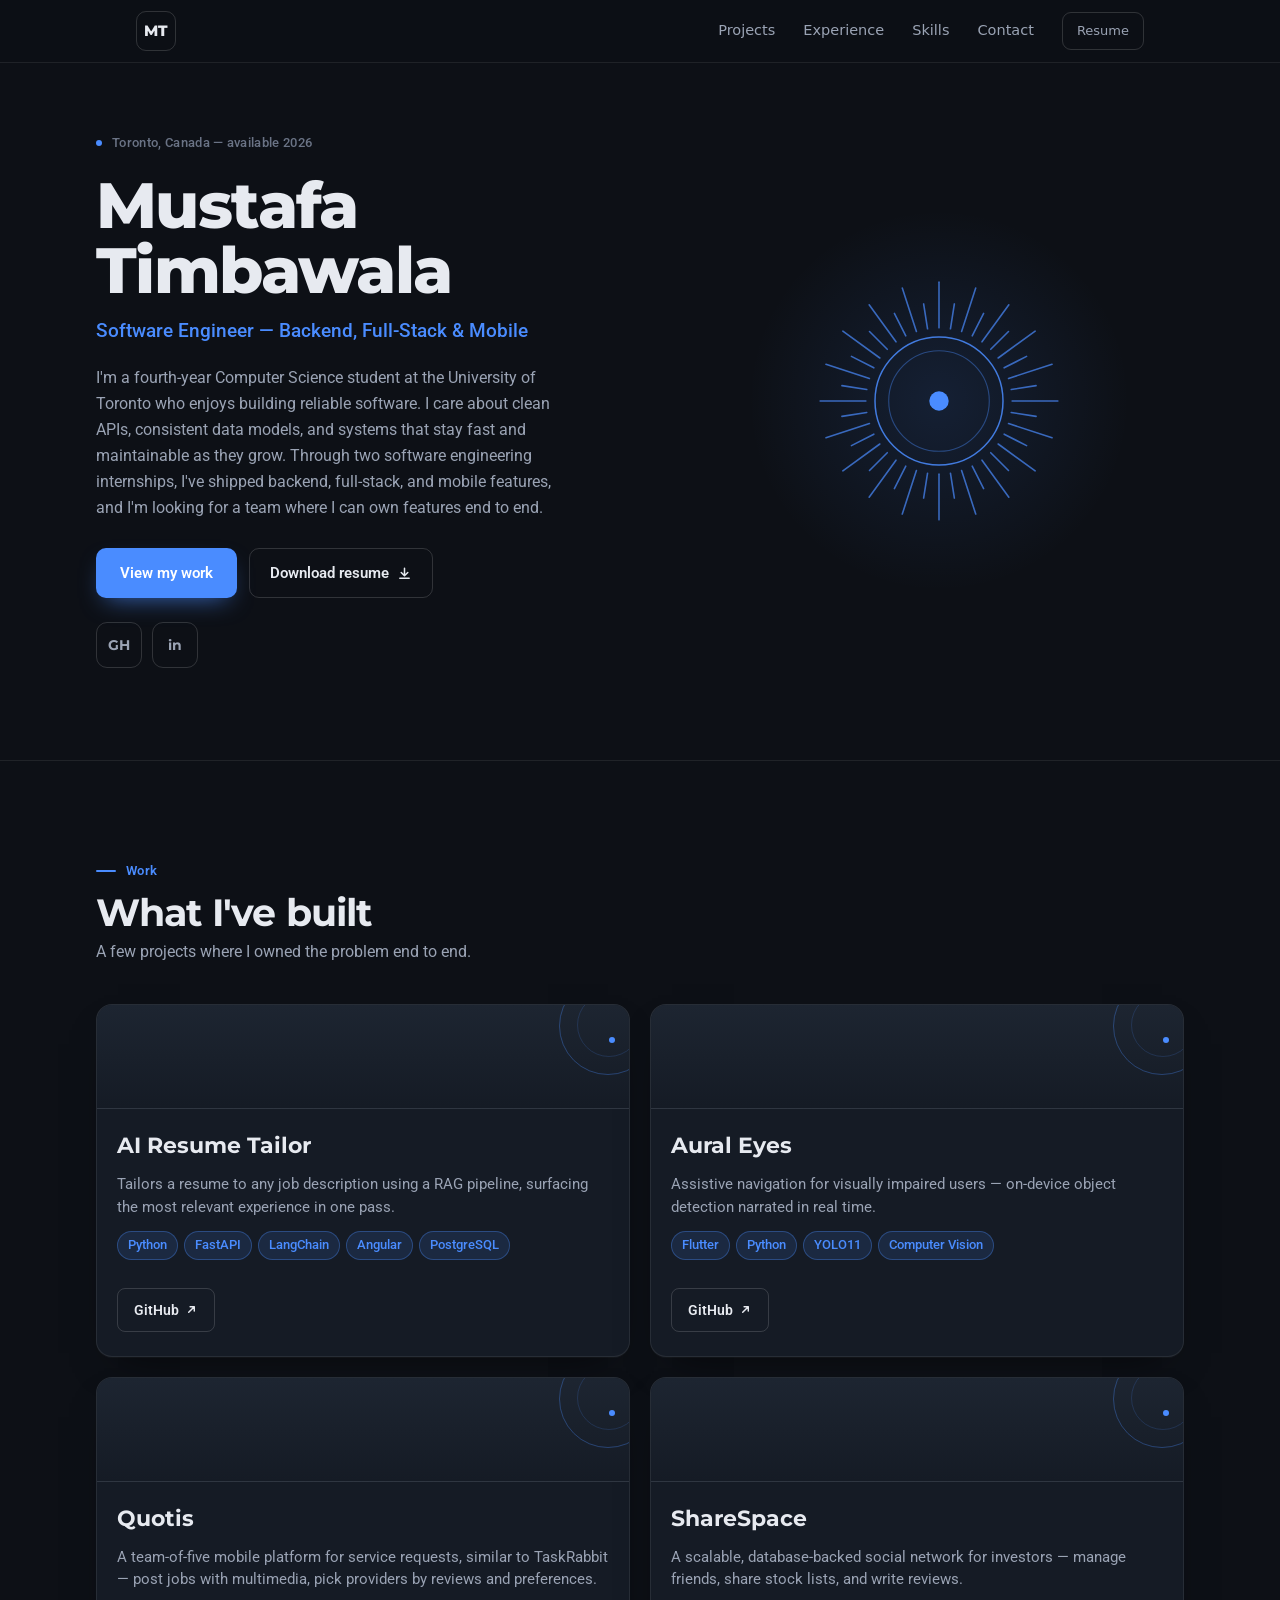
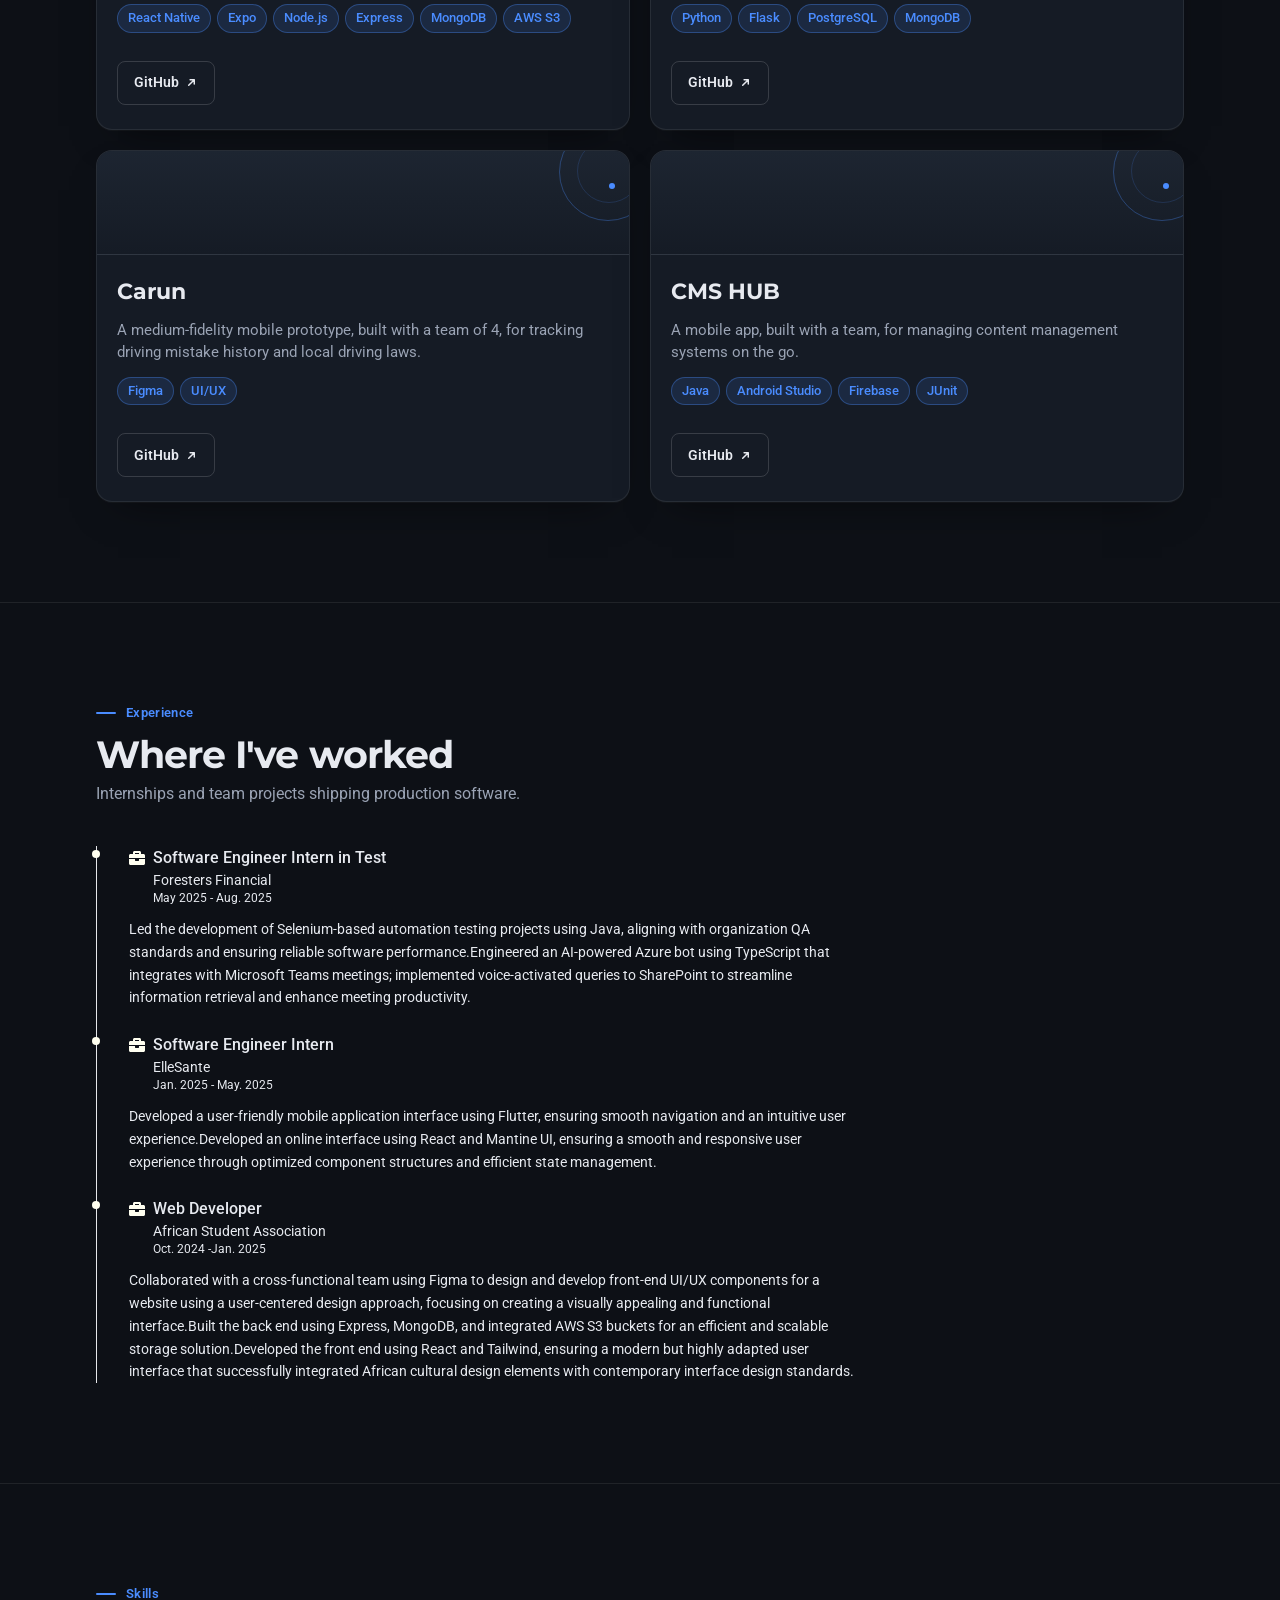
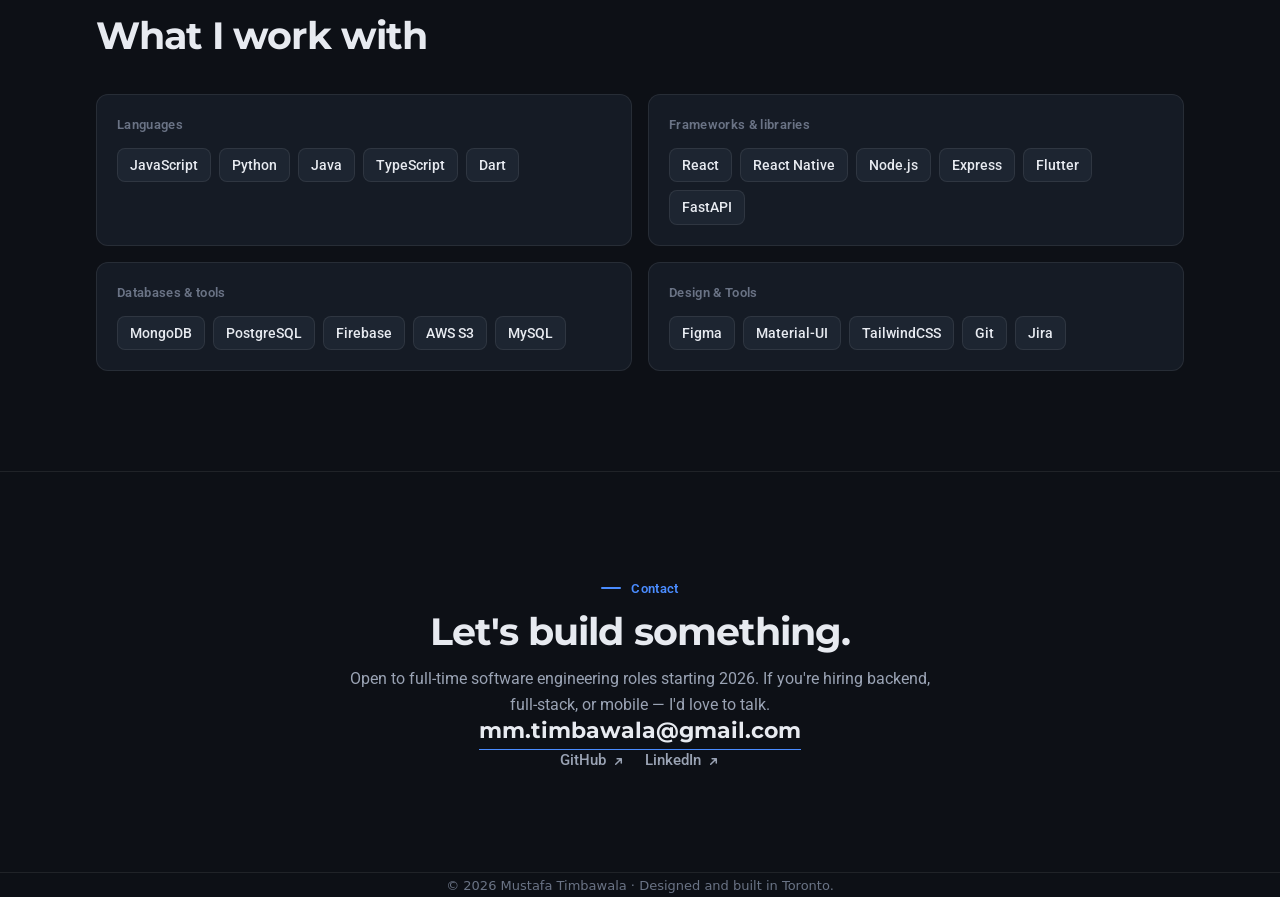
==== commit b31210e6: "Updates" ====
--- a/index.html
+++ b/index.html
@@ -1 +1,15 @@
-<!doctype html><html lang="en"><head><meta charset="utf-8"/><link rel="icon" href="./icon.png"/><meta name="viewport" content="width=device-width,initial-scale=1"/><meta name="theme-color" content="#000000"/><meta name="description" content="Mustafa Timbawala's Portfolio Website, Full-Stack Web and Application Developer, UI/UX Designer"/><meta name="robots" content="index, follow"/><link rel="apple-touch-icon" href="./icon.png"/><link rel="manifest" href="/manifest.json"/><title>Mustafa Timbawala's Portfolio</title><meta property="og:title" content="Mustafa Timbawala - Software Developer"/><meta property="og:description" content="Explore Mustafa Timbawala’s projects, skills, and experience in software development."/><meta property="og:image" content="/Mustafa_PFP.png"/><meta property="og:url" content="https://mustafatimbawala.github.io/"/><meta property="og:type" content="website"/><meta property="og:site_name" content="Mustafa Timbawala"/><script defer="defer" src="/static/js/main.5be6442e.js"></script><link href="/static/css/main.ac45fcee.css" rel="stylesheet"></head><body><noscript>You need to enable JavaScript to run this app.</noscript><div id="root"></div></body></html>+<!doctype html><html lang="en"><head><meta charset="utf-8"/><link rel="icon" href="./icon.png"/><meta name="viewport" content="width=device-width,initial-scale=1"/><meta name="theme-color" content="#0d1016"/><meta name="description" content="Mustafa Timbawala — Software Engineer specializing in backend, full-stack, and mobile development. 4th-year Computer Science student at the University of Toronto, building with Python, FastAPI, React, and React Native."/><meta name="robots" content="index, follow"/><link rel="canonical" href="https://mustafatimbawala.ca/"/><link rel="apple-touch-icon" href="./icon.png"/><link rel="manifest" href="/manifest.json"/><title>Mustafa Timbawala — Software Engineer</title><meta property="og:title" content="Mustafa Timbawala — Software Engineer"/><meta property="og:description" content="Backend, full-stack & mobile software engineer. Explore my projects, skills, and experience."/><meta property="og:image" content="https://mustafatimbawala.ca/Mustafa_PFP.png"/><meta property="og:url" content="https://mustafatimbawala.ca/"/><meta property="og:type" content="website"/><meta property="og:site_name" content="Mustafa Timbawala"/><meta name="twitter:card" content="summary_large_image"/><meta name="twitter:title" content="Mustafa Timbawala — Software Engineer"/><meta name="twitter:description" content="Backend, full-stack & mobile software engineer. Explore my projects, skills, and experience."/><meta name="twitter:image" content="https://mustafatimbawala.ca/Mustafa_PFP.png"/><script type="application/ld+json">{
+        "@context": "https://schema.org",
+        "@type": "Person",
+        "name": "Mustafa Timbawala",
+        "url": "https://mustafatimbawala.ca/",
+        "jobTitle": "Software Engineer",
+        "alumniOf": {
+          "@type": "CollegeOrUniversity",
+          "name": "University of Toronto"
+        },
+        "sameAs": [
+          "https://github.com/MustafaTimbawala/MustafaTimbawala",
+          "https://www.linkedin.com/in/mustafa-timbawala/"
+        ]
+      }</script><script defer="defer" src="/static/js/main.31c255e2.js"></script><link href="/static/css/main.864702d7.css" rel="stylesheet"></head><body><noscript>You need to enable JavaScript to run this app.</noscript><div id="root"></div></body></html>
--- a/static/css/main.864702d7.css
+++ b/static/css/main.864702d7.css
@@ -0,0 +1,5 @@
+@import url(https://fonts.googleapis.com/css2?family=Montserrat:ital,wght@0,100..900;1,100..900&display=swap);@import url(https://fonts.googleapis.com/css2?family=Roboto:ital,wght@0,100..900;1,100..900&display=swap);*,:after,:before{--tw-border-spacing-x:0;--tw-border-spacing-y:0;--tw-translate-x:0;--tw-translate-y:0;--tw-rotate:0;--tw-skew-x:0;--tw-skew-y:0;--tw-scale-x:1;--tw-scale-y:1;--tw-pan-x: ;--tw-pan-y: ;--tw-pinch-zoom: ;--tw-scroll-snap-strictness:proximity;--tw-gradient-from-position: ;--tw-gradient-via-position: ;--tw-gradient-to-position: ;--tw-ordinal: ;--tw-slashed-zero: ;--tw-numeric-figure: ;--tw-numeric-spacing: ;--tw-numeric-fraction: ;--tw-ring-inset: ;--tw-ring-offset-width:0px;--tw-ring-offset-color:#fff;--tw-ring-color:#3b82f680;--tw-ring-offset-shadow:0 0 #0000;--tw-ring-shadow:0 0 #0000;--tw-shadow:0 0 #0000;--tw-shadow-colored:0 0 #0000;--tw-blur: ;--tw-brightness: ;--tw-contrast: ;--tw-grayscale: ;--tw-hue-rotate: ;--tw-invert: ;--tw-saturate: ;--tw-sepia: ;--tw-drop-shadow: ;--tw-backdrop-blur: ;--tw-backdrop-brightness: ;--tw-backdrop-contrast: ;--tw-backdrop-grayscale: ;--tw-backdrop-hue-rotate: ;--tw-backdrop-invert: ;--tw-backdrop-opacity: ;--tw-backdrop-saturate: ;--tw-backdrop-sepia: ;--tw-contain-size: ;--tw-contain-layout: ;--tw-contain-paint: ;--tw-contain-style: }::backdrop{--tw-border-spacing-x:0;--tw-border-spacing-y:0;--tw-translate-x:0;--tw-translate-y:0;--tw-rotate:0;--tw-skew-x:0;--tw-skew-y:0;--tw-scale-x:1;--tw-scale-y:1;--tw-pan-x: ;--tw-pan-y: ;--tw-pinch-zoom: ;--tw-scroll-snap-strictness:proximity;--tw-gradient-from-position: ;--tw-gradient-via-position: ;--tw-gradient-to-position: ;--tw-ordinal: ;--tw-slashed-zero: ;--tw-numeric-figure: ;--tw-numeric-spacing: ;--tw-numeric-fraction: ;--tw-ring-inset: ;--tw-ring-offset-width:0px;--tw-ring-offset-color:#fff;--tw-ring-color:#3b82f680;--tw-ring-offset-shadow:0 0 #0000;--tw-ring-shadow:0 0 #0000;--tw-shadow:0 0 #0000;--tw-shadow-colored:0 0 #0000;--tw-blur: ;--tw-brightness: ;--tw-contrast: ;--tw-grayscale: ;--tw-hue-rotate: ;--tw-invert: ;--tw-saturate: ;--tw-sepia: ;--tw-drop-shadow: ;--tw-backdrop-blur: ;--tw-backdrop-brightness: ;--tw-backdrop-contrast: ;--tw-backdrop-grayscale: ;--tw-backdrop-hue-rotate: ;--tw-backdrop-invert: ;--tw-backdrop-opacity: ;--tw-backdrop-saturate: ;--tw-backdrop-sepia: ;--tw-contain-size: ;--tw-contain-layout: ;--tw-contain-paint: ;--tw-contain-style: }
+/*
+! tailwindcss v3.4.17 | MIT License | https://tailwindcss.com
+*/*,:after,:before{border:0 solid #e5e7eb;box-sizing:border-box}:after,:before{--tw-content:""}:host,html{-webkit-text-size-adjust:100%;font-feature-settings:normal;-webkit-tap-highlight-color:transparent;font-family:ui-sans-serif,system-ui,sans-serif,Apple Color Emoji,Segoe UI Emoji,Segoe UI Symbol,Noto Color Emoji;font-variation-settings:normal;line-height:1.5;tab-size:4}body{line-height:inherit;margin:0}hr{border-top-width:1px;color:inherit;height:0}abbr:where([title]){-webkit-text-decoration:underline dotted;text-decoration:underline dotted}h1,h2,h3,h4,h5,h6{font-size:inherit;font-weight:inherit}a{color:inherit;text-decoration:inherit}b,strong{font-weight:bolder}code,kbd,pre,samp{font-feature-settings:normal;font-family:ui-monospace,SFMono-Regular,Menlo,Monaco,Consolas,Liberation Mono,Courier New,monospace;font-size:1em;font-variation-settings:normal}small{font-size:80%}sub,sup{font-size:75%;line-height:0;position:relative;vertical-align:initial}sub{bottom:-.25em}sup{top:-.5em}table{border-collapse:collapse;border-color:inherit;text-indent:0}button,input,optgroup,select,textarea{font-feature-settings:inherit;color:inherit;font-family:inherit;font-size:100%;font-variation-settings:inherit;font-weight:inherit;letter-spacing:inherit;line-height:inherit;margin:0;padding:0}button,select{text-transform:none}button,input:where([type=button]),input:where([type=reset]),input:where([type=submit]){-webkit-appearance:button;background-color:initial;background-image:none}:-moz-focusring{outline:auto}:-moz-ui-invalid{box-shadow:none}progress{vertical-align:initial}::-webkit-inner-spin-button,::-webkit-outer-spin-button{height:auto}[type=search]{-webkit-appearance:textfield;outline-offset:-2px}::-webkit-search-decoration{-webkit-appearance:none}::-webkit-file-upload-button{-webkit-appearance:button;font:inherit}summary{display:list-item}blockquote,dd,dl,figure,h1,h2,h3,h4,h5,h6,hr,p,pre{margin:0}fieldset{margin:0}fieldset,legend{padding:0}menu,ol,ul{list-style:none;margin:0;padding:0}dialog{padding:0}textarea{resize:vertical}input::placeholder,textarea::placeholder{color:#9ca3af;opacity:1}[role=button],button{cursor:pointer}:disabled{cursor:default}audio,canvas,embed,iframe,img,object,svg,video{display:block;vertical-align:middle}img,video{height:auto;max-width:100%}[hidden]:where(:not([hidden=until-found])){display:none}.absolute{position:absolute}.relative{position:relative}.sticky{position:-webkit-sticky;position:sticky}.-inset-\[12\%\]{inset:-12%}.-left-\[5px\]{left:-5px}.-right-3{right:-.75rem}.-right-7{right:-1.75rem}.-top-3{top:-.75rem}.-top-7{top:-1.75rem}.right-3\.5{right:.875rem}.top-0{top:0}.top-1{top:.25rem}.top-8{top:2rem}.z-50{z-index:50}.mx-auto{margin-left:auto;margin-right:auto}.mb-10{margin-bottom:2.5rem}.mb-3\.5{margin-bottom:.875rem}.mb-4{margin-bottom:1rem}.mb-5{margin-bottom:1.25rem}.mb-\[10vh\]{margin-bottom:10vh}.mt-1{margin-top:.25rem}.mt-2\.5{margin-top:.625rem}.mt-3\.5{margin-top:.875rem}.mt-4{margin-top:1rem}.mt-5{margin-top:1.25rem}.mt-6{margin-top:1.5rem}.mt-7{margin-top:1.75rem}.block{display:block}.inline-block{display:inline-block}.flex{display:flex}.inline-flex{display:inline-flex}.grid{display:grid}.hidden{display:none}.aspect-square{aspect-ratio:1/1}.h-0\.5{height:.125rem}.h-1\.5{height:.375rem}.h-10{height:2.5rem}.h-11{height:2.75rem}.h-16{height:4rem}.h-2{height:.5rem}.h-4{height:1rem}.h-\[1\.8px\]{height:1.8px}.h-\[104px\]{height:104px}.h-\[38px\]{height:38px}.h-\[46px\]{height:46px}.h-\[50px\]{height:50px}.h-\[62px\]{height:62px}.h-\[98px\]{height:98px}.h-px{height:1px}.min-h-screen{min-height:100vh}.w-1\.5{width:.375rem}.w-10{width:2.5rem}.w-11{width:2.75rem}.w-16{width:4rem}.w-2{width:.5rem}.w-4{width:1rem}.w-5{width:1.25rem}.w-\[18px\]{width:18px}.w-\[190px\]{width:190px}.w-\[46px\]{width:46px}.w-\[85vw\]{width:85vw}.w-\[98px\]{width:98px}.w-full{width:100%}.max-w-6xl{max-width:72rem}.max-w-\[1120px\]{max-width:1120px}.max-w-\[30em\]{max-width:30em}.max-w-\[38em\]{max-width:38em}.max-w-\[620px\]{max-width:620px}.max-w-\[760px\]{max-width:760px}.max-w-full{max-width:100%}.flex-1{flex:1 1}.grow{flex-grow:1}.scroll-mt-\[74px\]{scroll-margin-top:74px}.grid-cols-1{grid-template-columns:repeat(1,minmax(0,1fr))}.flex-col{flex-direction:column}.flex-wrap{flex-wrap:wrap}.items-start{align-items:flex-start}.items-center{align-items:center}.justify-start{justify-content:flex-start}.justify-center{justify-content:center}.justify-between{justify-content:space-between}.gap-1\.5{gap:.375rem}.gap-2{gap:.5rem}.gap-2\.5{gap:.625rem}.gap-3{gap:.75rem}.gap-4{gap:1rem}.gap-5{gap:1.25rem}.gap-7{gap:1.75rem}.gap-8{gap:2rem}.space-y-1>:not([hidden])~:not([hidden]){--tw-space-y-reverse:0;margin-bottom:calc(.25rem*var(--tw-space-y-reverse));margin-top:calc(.25rem*(1 - var(--tw-space-y-reverse)))}.overflow-hidden{overflow:hidden}.overflow-visible{overflow:visible}.rounded-2xl{border-radius:1rem}.rounded-\[10px\]{border-radius:10px}.rounded-\[11px\]{border-radius:11px}.rounded-\[9px\]{border-radius:9px}.rounded-full{border-radius:9999px}.rounded-lg{border-radius:.5rem}.rounded-sm{border-radius:.125rem}.rounded-xl{border-radius:.75rem}.border{border-width:1px}.border-b{border-bottom-width:1px}.border-b-\[1\.5px\]{border-bottom-width:1.5px}.border-l{border-left-width:1px}.border-t{border-top-width:1px}.border-ac{--tw-border-opacity:1;border-color:#4a8cff;border-color:rgb(74 140 255/var(--tw-border-opacity,1))}.border-acb{border-color:#4a8cff57}.border-bd{border-color:#ffffff14}.border-bd2{border-color:#ffffff26}.bg-ac{--tw-bg-opacity:1;background-color:#4a8cff;background-color:rgb(74 140 255/var(--tw-bg-opacity,1))}.bg-acd{background-color:#4a8cff21}.bg-bg{--tw-bg-opacity:1;background-color:#0d1016;background-color:rgb(13 16 22/var(--tw-bg-opacity,1))}.bg-bg\/85{background-color:#0d1016d9}.bg-highlight-heavy{--tw-bg-opacity:1;background-color:#537d5d;background-color:rgb(83 125 93/var(--tw-bg-opacity,1))}.bg-primary{--tw-bg-opacity:1;background-color:ivory;background-color:rgb(255 255 240/var(--tw-bg-opacity,1))}.bg-surf{--tw-bg-opacity:1;background-color:#151b25;background-color:rgb(21 27 37/var(--tw-bg-opacity,1))}.bg-surf2{background-color:#1d2531;background-color:rgb(29 37 49/var(--tw-bg-opacity,1))}.bg-surf2,.bg-tx{--tw-bg-opacity:1}.bg-tx{background-color:#e7eaf0;background-color:rgb(231 234 240/var(--tw-bg-opacity,1))}.bg-gradient-to-b{background-image:linear-gradient(to bottom,var(--tw-gradient-stops))}.from-surf2{--tw-gradient-from:#1d2531 var(--tw-gradient-from-position);--tw-gradient-to:#1d253100 var(--tw-gradient-to-position);--tw-gradient-stops:var(--tw-gradient-from),var(--tw-gradient-to)}.to-surf{--tw-gradient-to:#151b25 var(--tw-gradient-to-position)}.p-5{padding:1.25rem}.px-2\.5{padding-left:.625rem;padding-right:.625rem}.px-3{padding-left:.75rem;padding-right:.75rem}.px-3\.5{padding-left:.875rem;padding-right:.875rem}.px-4{padding-left:1rem;padding-right:1rem}.px-5{padding-left:1.25rem;padding-right:1.25rem}.px-6{padding-left:1.5rem;padding-right:1.5rem}.px-\[7\.5vw\]{padding-left:7.5vw;padding-right:7.5vw}.py-1{padding-bottom:.25rem;padding-top:.25rem}.py-1\.5{padding-bottom:.375rem;padding-top:.375rem}.py-12{padding-bottom:3rem;padding-top:3rem}.py-\[100px\]{padding-bottom:100px;padding-top:100px}.py-\[5vh\]{padding-bottom:5vh;padding-top:5vh}.pb-1{padding-bottom:.25rem}.pb-3\.5{padding-bottom:.875rem}.pb-5{padding-bottom:1.25rem}.pb-6{padding-bottom:1.5rem}.pb-\[92px\]{padding-bottom:92px}.pl-8{padding-left:2rem}.pt-1{padding-top:.25rem}.pt-2{padding-top:.5rem}.pt-5{padding-top:1.25rem}.pt-\[70px\]{padding-top:70px}.text-center{text-align:center}.font-body{font-family:Montserrat}.font-text{font-family:Roboto}.text-3xl{font-size:1.875rem;line-height:2.25rem}.text-5xl{font-size:3rem;line-height:1}.text-\[12\.5px\]{font-size:12.5px}.text-\[13\.5px\]{font-size:13.5px}.text-\[13px\]{font-size:13px}.text-\[14\.5px\]{font-size:14.5px}.text-\[15\.5px\]{font-size:15.5px}.text-\[15px\]{font-size:15px}.text-\[19px\]{font-size:19px}.text-\[42px\]{font-size:42px}.text-base{font-size:1rem;line-height:1.5rem}.text-lg{font-size:1.125rem;line-height:1.75rem}.text-sm{font-size:.875rem;line-height:1.25rem}.text-xl{font-size:1.25rem;line-height:1.75rem}.text-xs{font-size:.75rem;line-height:1rem}.font-bold{font-weight:700}.font-extrabold{font-weight:800}.font-medium{font-weight:500}.font-semibold{font-weight:600}.leading-\[1\.02\]{line-height:1.02}.leading-\[1\.55\]{line-height:1.55}.leading-\[1\.62\]{line-height:1.62}.leading-\[1\.6\]{line-height:1.6}.leading-relaxed{line-height:1.625}.tracking-tight{letter-spacing:-.025em}.tracking-wide{letter-spacing:.025em}.text-ac{--tw-text-opacity:1;color:#4a8cff;color:rgb(74 140 255/var(--tw-text-opacity,1))}.text-primary{--tw-text-opacity:1;color:ivory;color:rgb(255 255 240/var(--tw-text-opacity,1))}.text-tx{color:#e7eaf0;color:rgb(231 234 240/var(--tw-text-opacity,1))}.text-tx,.text-tx2{--tw-text-opacity:1}.text-tx2{color:#9aa3b4;color:rgb(154 163 180/var(--tw-text-opacity,1))}.text-tx3{--tw-text-opacity:1;color:#6a7385;color:rgb(106 115 133/var(--tw-text-opacity,1))}.text-white{--tw-text-opacity:1;color:#fff;color:rgb(255 255 255/var(--tw-text-opacity,1))}.opacity-50{opacity:.5}.shadow-\[0_10px_24px_-10px_rgba\(74\2c 140\2c 255\2c \.7\)\]{--tw-shadow:0 10px 24px -10px #4a8cffb3;--tw-shadow-colored:0 10px 24px -10px var(--tw-shadow-color);box-shadow:0 0 #0000,0 0 #0000,var(--tw-shadow);box-shadow:var(--tw-ring-offset-shadow,0 0 #0000),var(--tw-ring-shadow,0 0 #0000),var(--tw-shadow)}.shadow-\[0_1px_0_rgba\(255\2c 255\2c 255\2c \.03\)\2c 0_18px_40px_-22px_rgba\(0\2c 0\2c 0\2c \.6\)\]{--tw-shadow:0 1px 0 #ffffff08,0 18px 40px -22px #0009;--tw-shadow-colored:0 1px 0 var(--tw-shadow-color),0 18px 40px -22px var(--tw-shadow-color);box-shadow:0 0 #0000,0 0 #0000,var(--tw-shadow);box-shadow:var(--tw-ring-offset-shadow,0 0 #0000),var(--tw-ring-shadow,0 0 #0000),var(--tw-shadow)}.ring{--tw-ring-offset-shadow:var(--tw-ring-inset) 0 0 0 var(--tw-ring-offset-width) var(--tw-ring-offset-color);--tw-ring-shadow:var(--tw-ring-inset) 0 0 0 calc(3px + var(--tw-ring-offset-width)) var(--tw-ring-color);box-shadow:var(--tw-ring-offset-shadow),var(--tw-ring-shadow),0 0 #0000;box-shadow:var(--tw-ring-offset-shadow),var(--tw-ring-shadow),var(--tw-shadow,0 0 #0000)}.backdrop-blur-md{--tw-backdrop-blur:blur(12px);-webkit-backdrop-filter:var(--tw-backdrop-blur) var(--tw-backdrop-brightness) var(--tw-backdrop-contrast) var(--tw-backdrop-grayscale) var(--tw-backdrop-hue-rotate) var(--tw-backdrop-invert) var(--tw-backdrop-opacity) var(--tw-backdrop-saturate) var(--tw-backdrop-sepia);backdrop-filter:var(--tw-backdrop-blur) var(--tw-backdrop-brightness) var(--tw-backdrop-contrast) var(--tw-backdrop-grayscale) var(--tw-backdrop-hue-rotate) var(--tw-backdrop-invert) var(--tw-backdrop-opacity) var(--tw-backdrop-saturate) var(--tw-backdrop-sepia)}.transition-colors{transition-duration:.15s;transition-property:color,background-color,border-color,fill,stroke,-webkit-text-decoration-color;transition-property:color,background-color,border-color,text-decoration-color,fill,stroke;transition-property:color,background-color,border-color,text-decoration-color,fill,stroke,-webkit-text-decoration-color;transition-timing-function:cubic-bezier(.4,0,.2,1)}html{scroll-behavior:smooth}.last\:pb-0:last-child{padding-bottom:0}.hover\:border-ac:hover{--tw-border-opacity:1;border-color:#4a8cff;border-color:rgb(74 140 255/var(--tw-border-opacity,1))}.hover\:bg-ac:hover{--tw-bg-opacity:1;background-color:#4a8cff;background-color:rgb(74 140 255/var(--tw-bg-opacity,1))}.hover\:bg-ac2:hover{--tw-bg-opacity:1;background-color:#7aa9ff;background-color:rgb(122 169 255/var(--tw-bg-opacity,1))}.hover\:text-ac:hover{--tw-text-opacity:1;color:#4a8cff;color:rgb(74 140 255/var(--tw-text-opacity,1))}.hover\:text-tx:hover{--tw-text-opacity:1;color:#e7eaf0;color:rgb(231 234 240/var(--tw-text-opacity,1))}.hover\:text-white:hover{--tw-text-opacity:1;color:#fff;color:rgb(255 255 255/var(--tw-text-opacity,1))}@media (min-width:768px){.md\:flex{display:flex}.md\:hidden{display:none}.md\:w-\[320px\]{width:320px}.md\:grid-cols-2{grid-template-columns:repeat(2,minmax(0,1fr))}.md\:grid-cols-\[1\.05fr_0\.95fr\]{grid-template-columns:1.05fr .95fr}.md\:gap-14{gap:3.5rem}.md\:px-14{padding-left:3.5rem;padding-right:3.5rem}.md\:text-\[19px\]{font-size:19px}.md\:text-\[22px\]{font-size:22px}.md\:text-\[38px\]{font-size:38px}.md\:text-\[64px\]{font-size:64px}}
+/*# sourceMappingURL=main.864702d7.css.map*/
